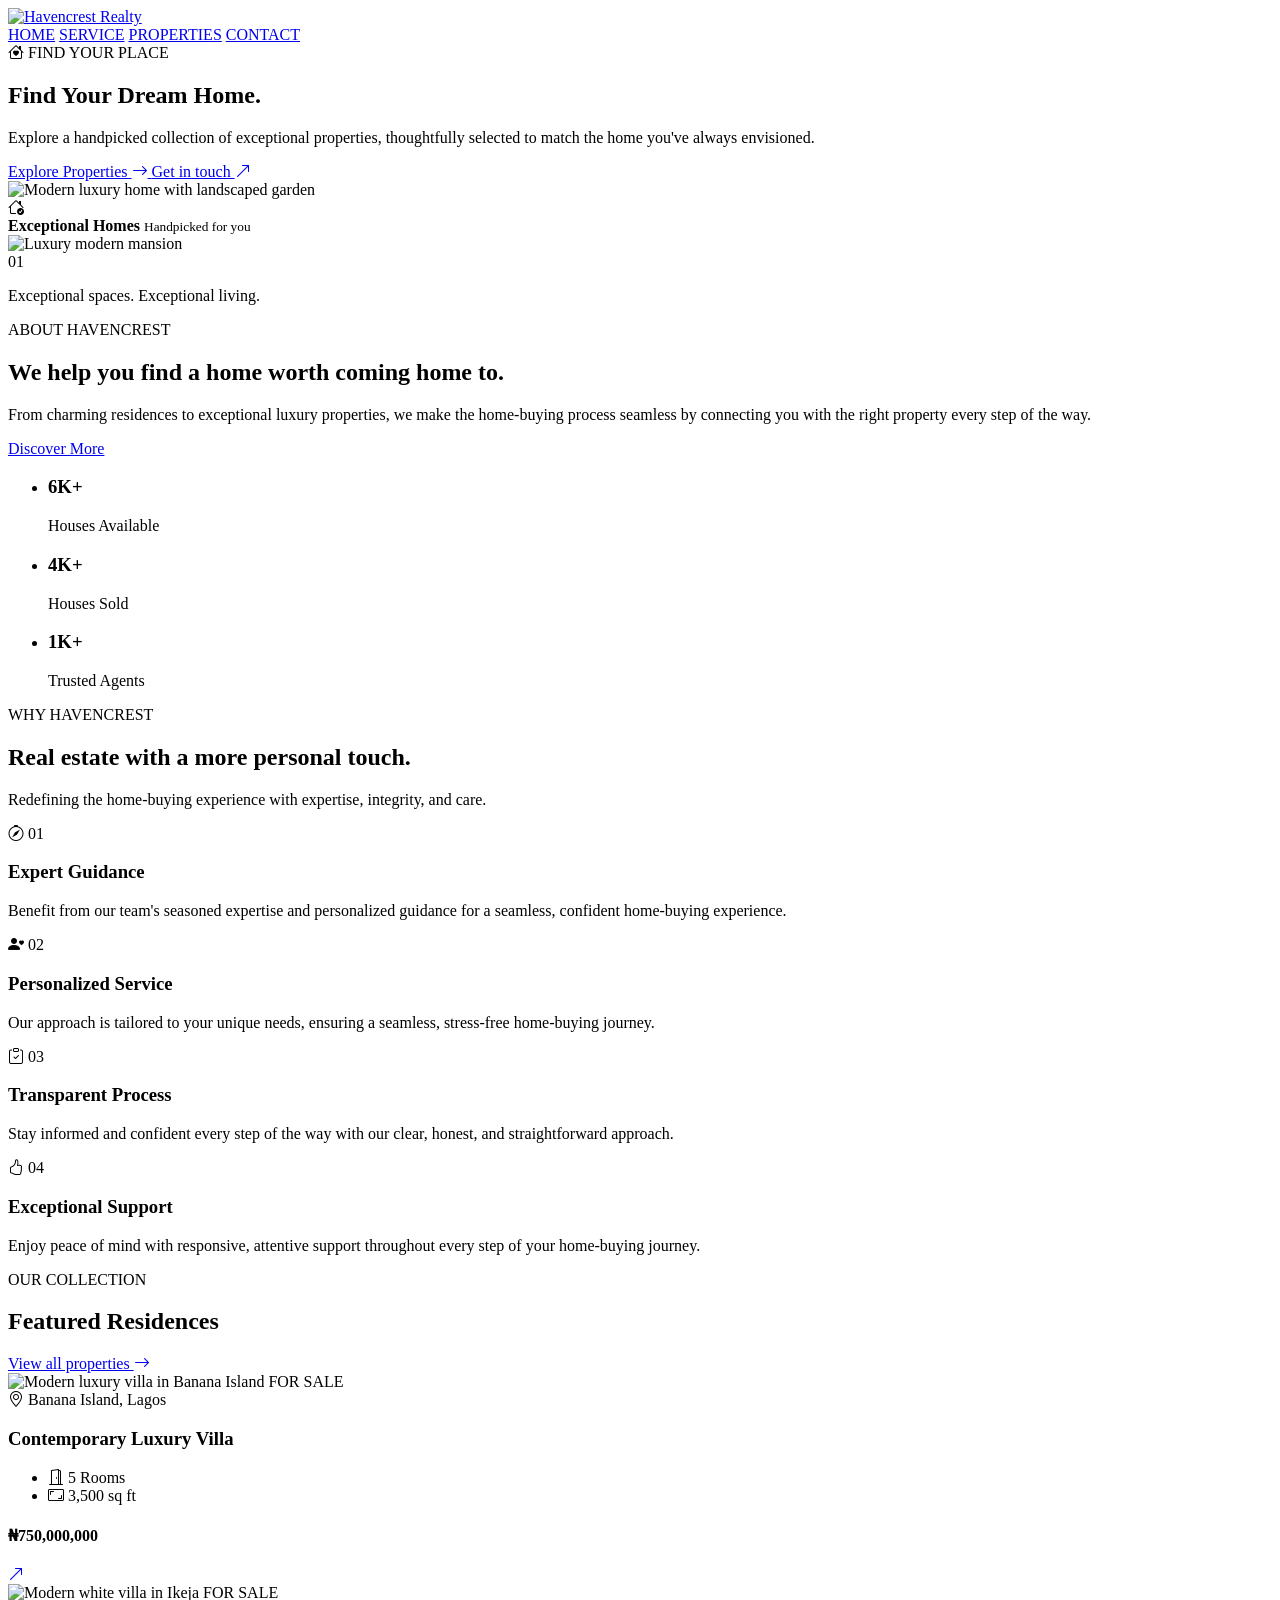
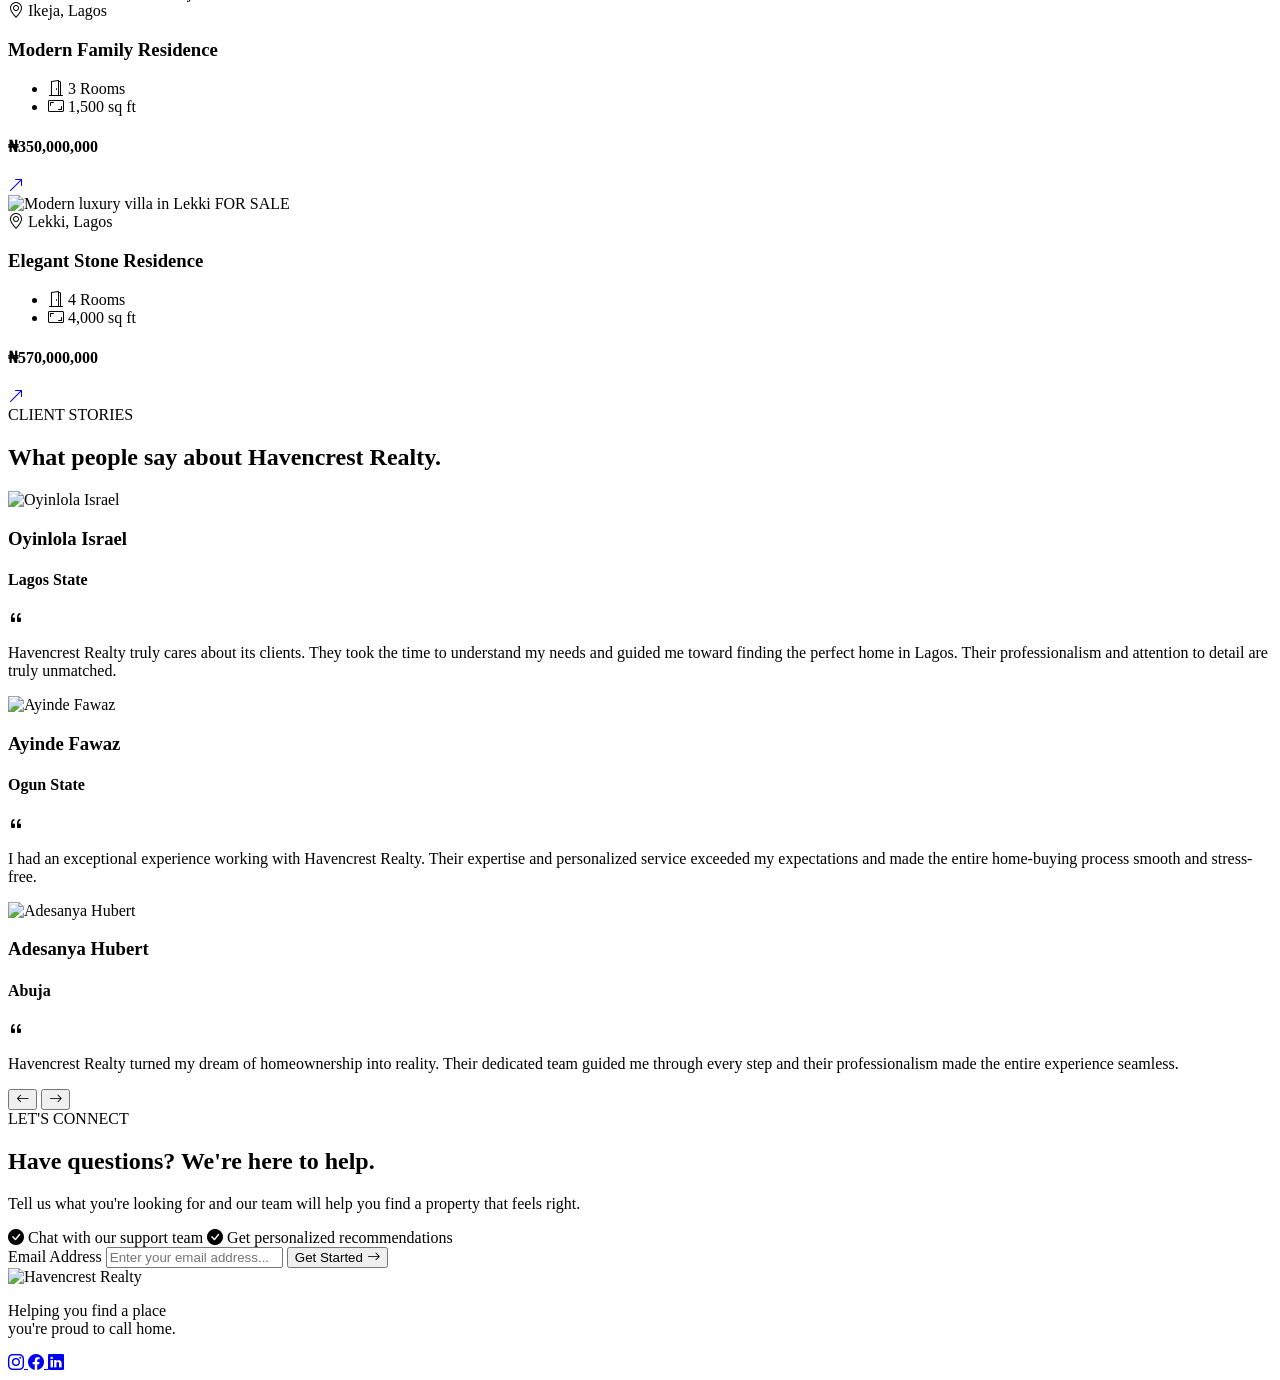
==== index.html @ 60f95ef7 "restructure" ====
<!DOCTYPE html>
<html lang="en">
<head>
  <meta charset="UTF-8">
  <meta name="viewport" content="width=device-width, initial-scale=1.0">

  <title>Havencrest Realty</title>

  <link rel="stylesheet" href="index.css">

  <!-- Google Fonts -->
  <link rel="preconnect" href="https://fonts.googleapis.com">
  <link rel="preconnect" href="https://fonts.gstatic.com" crossorigin>

  <link
    href="https://fonts.googleapis.com/css2?family=Fraunces:ital,wght@0,400;0,500;0,600;0,700;1,400&family=Inter:wght@400;500;600;700&display=swap"
    rel="stylesheet"
  >

  <!-- Bootstrap Icons -->
  <link
    rel="stylesheet"
    href="https://cdn.jsdelivr.net/npm/bootstrap-icons@1.11.1/font/bootstrap-icons.css"
  >
</head>

<body>

  <!-- NAVIGATION -->

  <header class="nav-wrapper">

    <a href="#" class="logo-link">
      <img
        src="havencrest-logo.png"
        alt="Havencrest Realty"
        class="logo-img"
      >
    </a>

    <nav class="nav-content">
      <a href="index.html#home">HOME</a>
      <a href="services.html">SERVICE</a>
      <a href="properties.html">PROPERTIES</a>
      <a href="index.html#contact">CONTACT</a>
    </nav>

  </header>


  <main>

    <!-- HERO SECTION -->

    <section class="landing-page" id="home">

      <div class="hero-content">

        <div class="hero-text">

          <span class="hero-label">
            <i class="bi bi-house-heart"></i>
            FIND YOUR PLACE
          </span>

          <h1>
            Find Your
            <span>Dream Home.</span>
          </h1>

          <p>
            Explore a handpicked collection of exceptional properties,
            thoughtfully selected to match the home you've always envisioned.
          </p>

          <div class="hero-actions">
            <a href="properties.html">
              Explore Properties
              <i class="bi bi-arrow-right"></i>
            </a>

            <a href="#contact" class="hero-link">
              Get in touch
              <i class="bi bi-arrow-up-right"></i>
            </a>
          </div>

        </div>

        <div class="hero-image-wrapper">

          <img
            class="landing-img"
            src="hero-house.png"
            alt="Modern luxury home with landscaped garden"
          >

          <div class="hero-image-card">
            <span class="hero-card-icon">
              <i class="bi bi-house-check"></i>
            </span>

            <div>
              <strong>Exceptional Homes</strong>
              <small>Handpicked for you</small>
            </div>
          </div>

        </div>

      </div>

    </section>


    <!-- ABOUT SECTION -->

    <section class="second-page" id="services">

      <div class="second-page-image-wrapper">

        <img
          class="second-page-img"
          src="https://images.unsplash.com/photo-1783125127199-860da9744dcc?q=80&w=870&auto=format&fit=crop"
          alt="Luxury modern mansion"
        >

        <div class="image-caption">
          <span>01</span>
          <p>Exceptional spaces. Exceptional living.</p>
        </div>

      </div>


      <div class="second-page-info">

        <span class="section-label">ABOUT HAVENCREST</span>

        <h2>
          We help you find a home
          <span>worth coming home to.</span>
        </h2>

        <p>
          From charming residences to exceptional luxury properties,
          we make the home-buying process seamless by connecting you
          with the right property every step of the way.
        </p>

        <a href="services.html" class="...">
          Discover More
        </a>


        <ul class="stats-list">

          <li>
            <h3>6K<span>+</span></h3>
            <p>Houses Available</p>
          </li>

          <li>
            <h3>4K<span>+</span></h3>
            <p>Houses Sold</p>
          </li>

          <li>
            <h3>1K<span>+</span></h3>
            <p>Trusted Agents</p>
          </li>

        </ul>

      </div>

    </section>


    <!-- WHY CHOOSE US -->

    <section class="choose-us">

      <div class="choose-us-intro">

        <span class="section-label">WHY HAVENCREST</span>

        <h2>Real estate with a more personal touch.</h2>

        <p>
          Redefining the home-buying experience with expertise,
          integrity, and care.
        </p>

      </div>


      <div class="cards-row">

        <article class="choose-card">

          <span class="choose-icon-badge">
            <i class="bi bi-compass"></i>
          </span>

          <span class="card-number">01</span>

          <h3>Expert Guidance</h3>

          <p>
            Benefit from our team's seasoned expertise and personalized
            guidance for a seamless, confident home-buying experience.
          </p>

        </article>


        <article class="choose-card">

          <span class="choose-icon-badge">
            <i class="bi bi-person-heart"></i>
          </span>

          <span class="card-number">02</span>

          <h3>Personalized Service</h3>

          <p>
            Our approach is tailored to your unique needs, ensuring
            a seamless, stress-free home-buying journey.
          </p>

        </article>


        <article class="choose-card">

          <span class="choose-icon-badge">
            <i class="bi bi-clipboard-check"></i>
          </span>

          <span class="card-number">03</span>

          <h3>Transparent Process</h3>

          <p>
            Stay informed and confident every step of the way with
            our clear, honest, and straightforward approach.
          </p>

        </article>


        <article class="choose-card">

          <span class="choose-icon-badge">
            <i class="bi bi-hand-thumbs-up"></i>
          </span>

          <span class="card-number">04</span>

          <h3>Exceptional Support</h3>

          <p>
            Enjoy peace of mind with responsive, attentive support
            throughout every step of your home-buying journey.
          </p>

        </article>

      </div>

    </section>


    <!-- FEATURED PROPERTIES -->

    <section class="featured-residences" id="properties">

      <div class="section-heading">

        <div>
          <span class="section-label">OUR COLLECTION</span>

          <h2>Featured Residences</h2>
        </div>

        <a href="#" class="text-link">
          View all properties
          <i class="bi bi-arrow-right"></i>
        </a>

      </div>


      <div class="property-grid">


        <!-- PROPERTY 1 -->

        <article class="property-card">

          <div class="property-image-wrapper">

            <img
              src="https://images.unsplash.com/photo-1781795414968-8ece31826420?q=80&w=1032&auto=format&fit=crop"
              alt="Modern luxury villa in Banana Island"
              class="property-img"
            >

            <span class="property-status">FOR SALE</span>

          </div>


          <div class="property-info">

            <div class="property-location">
              <i class="bi bi-geo-alt"></i>
              Banana Island, Lagos
            </div>

            <h3>Contemporary Luxury Villa</h3>

            <ul class="property-details">

              <li>
                <i class="bi bi-door-open"></i>
                5 Rooms
              </li>

              <li>
                <i class="bi bi-aspect-ratio"></i>
                3,500 sq ft
              </li>

            </ul>


            <div class="property-footer">

              <h4>₦750,000,000</h4>

              <a href="#" class="property-arrow">
                <i class="bi bi-arrow-up-right"></i>
              </a>

            </div>

          </div>

        </article>


        <!-- PROPERTY 2 -->

        <article class="property-card">

          <div class="property-image-wrapper">

            <img
              src="house card 2.jpg"
              alt="Modern white villa in Ikeja"
              class="property-img"
            >

            <span class="property-status">FOR SALE</span>

          </div>


          <div class="property-info">

            <div class="property-location">
              <i class="bi bi-geo-alt"></i>
              Ikeja, Lagos
            </div>

            <h3>Modern Family Residence</h3>

            <ul class="property-details">

              <li>
                <i class="bi bi-door-open"></i>
                3 Rooms
              </li>

              <li>
                <i class="bi bi-aspect-ratio"></i>
                1,500 sq ft
              </li>

            </ul>


            <div class="property-footer">

              <h4>₦350,000,000</h4>

              <a href="#" class="property-arrow">
                <i class="bi bi-arrow-up-right"></i>
              </a>

            </div>

          </div>

        </article>


        <!-- PROPERTY 3 -->

        <article class="property-card">

          <div class="property-image-wrapper">

            <img
              src="house card 3.jpg"
              alt="Modern luxury villa in Lekki"
              class="property-img"
            >

            <span class="property-status">FOR SALE</span>

          </div>


          <div class="property-info">

            <div class="property-location">
              <i class="bi bi-geo-alt"></i>
              Lekki, Lagos
            </div>

            <h3>Elegant Stone Residence</h3>

            <ul class="property-details">

              <li>
                <i class="bi bi-door-open"></i>
                4 Rooms
              </li>

              <li>
                <i class="bi bi-aspect-ratio"></i>
                4,000 sq ft
              </li>

            </ul>


            <div class="property-footer">

              <h4>₦570,000,000</h4>

              <a href="#" class="property-arrow">
                <i class="bi bi-arrow-up-right"></i>
              </a>

            </div>

          </div>

        </article>

      </div>

    </section>


    <!-- TESTIMONIALS -->

    <section class="testimonials">

      <div class="testimonials-heading">

        <span class="section-label">CLIENT STORIES</span>

        <h2>
          What people say about
          <span>Havencrest Realty.</span>
        </h2>

      </div>


      <div class="testimonial-grid">


        <article class="testimonial-card">

          <div class="testimonial-header">

            <img
              src="israel.jpg"
              alt="Oyinlola Israel"
            >

            <div>
              <h3>Oyinlola Israel</h3>
              <h4>Lagos State</h4>
            </div>

          </div>


          <div class="quote-icon">
            <i class="bi bi-quote"></i>
          </div>

          <p>
            Havencrest Realty truly cares about its clients. They took
            the time to understand my needs and guided me toward finding
            the perfect home in Lagos. Their professionalism and attention
            to detail are truly unmatched.
          </p>

        </article>


        <article class="testimonial-card">

          <div class="testimonial-header">

            <img
              src="fawaz.png"
              alt="Ayinde Fawaz"
            >

            <div>
              <h3>Ayinde Fawaz</h3>
              <h4>Ogun State</h4>
            </div>

          </div>


          <div class="quote-icon">
            <i class="bi bi-quote"></i>
          </div>

          <p>
            I had an exceptional experience working with Havencrest
            Realty. Their expertise and personalized service exceeded
            my expectations and made the entire home-buying process
            smooth and stress-free.
          </p>

        </article>


        <article class="testimonial-card">

          <div class="testimonial-header">

            <img
              src="hubert.png"
              alt="Adesanya Hubert"
            >

            <div>
              <h3>Adesanya Hubert</h3>
              <h4>Abuja</h4>
            </div>

          </div>


          <div class="quote-icon">
            <i class="bi bi-quote"></i>
          </div>

          <p>
            Havencrest Realty turned my dream of homeownership into
            reality. Their dedicated team guided me through every step
            and their professionalism made the entire experience
            seamless.
          </p>

        </article>

      </div>


      <div class="testimonial-nav">

        <button class="nav-arrow" aria-label="Previous testimonial">
          <i class="bi bi-arrow-left"></i>
        </button>

        <button class="nav-arrow" aria-label="Next testimonial">
          <i class="bi bi-arrow-right"></i>
        </button>

      </div>

    </section>


    <!-- CONTACT -->

    <section class="contact-form" id="contact">

      <div class="contact-content">

        <span class="section-label">LET'S CONNECT</span>

        <h2>
          Have questions?
          <span>We're here to help.</span>
        </h2>

        <p>
          Tell us what you're looking for and our team will help you
          find a property that feels right.
        </p>


        <div class="contact-links">

          <span>
            <i class="bi bi-check-circle-fill"></i>
            Chat with our support team
          </span>

          <span>
            <i class="bi bi-check-circle-fill"></i>
            Get personalized recommendations
          </span>

        </div>


        <form class="contact-form-inner">

          <label
            for="email"
            class="visually-hidden"
          >
            Email Address
          </label>

          <input
            type="email"
            id="email"
            class="email-input"
            placeholder="Enter your email address..."
            required
          >

          <button
            type="submit"
            class="btn"
          >
            Get Started
            <i class="bi bi-arrow-right"></i>
          </button>

        </form>

      </div>

    </section>

  </main>


  <!-- FOOTER -->

  <footer class="footer">

    <div class="footer-logo">

      <img
        src="havencrest-logo.png"
        alt="Havencrest Realty"
      >

      <p>
        Helping you find a place
        <br>
        you're proud to call home.
      </p>

    </div>

    <div class="footer-socials">

      <a href="#" aria-label="Instagram">
        <i class="bi bi-instagram"></i>
      </a>

      <a href="#" aria-label="Facebook">
        <i class="bi bi-facebook"></i>
      </a>

      <a href="#" aria-label="LinkedIn">
        <i class="bi bi-linkedin"></i>
      </a>

    </div>

  </footer>

</body>
</html>
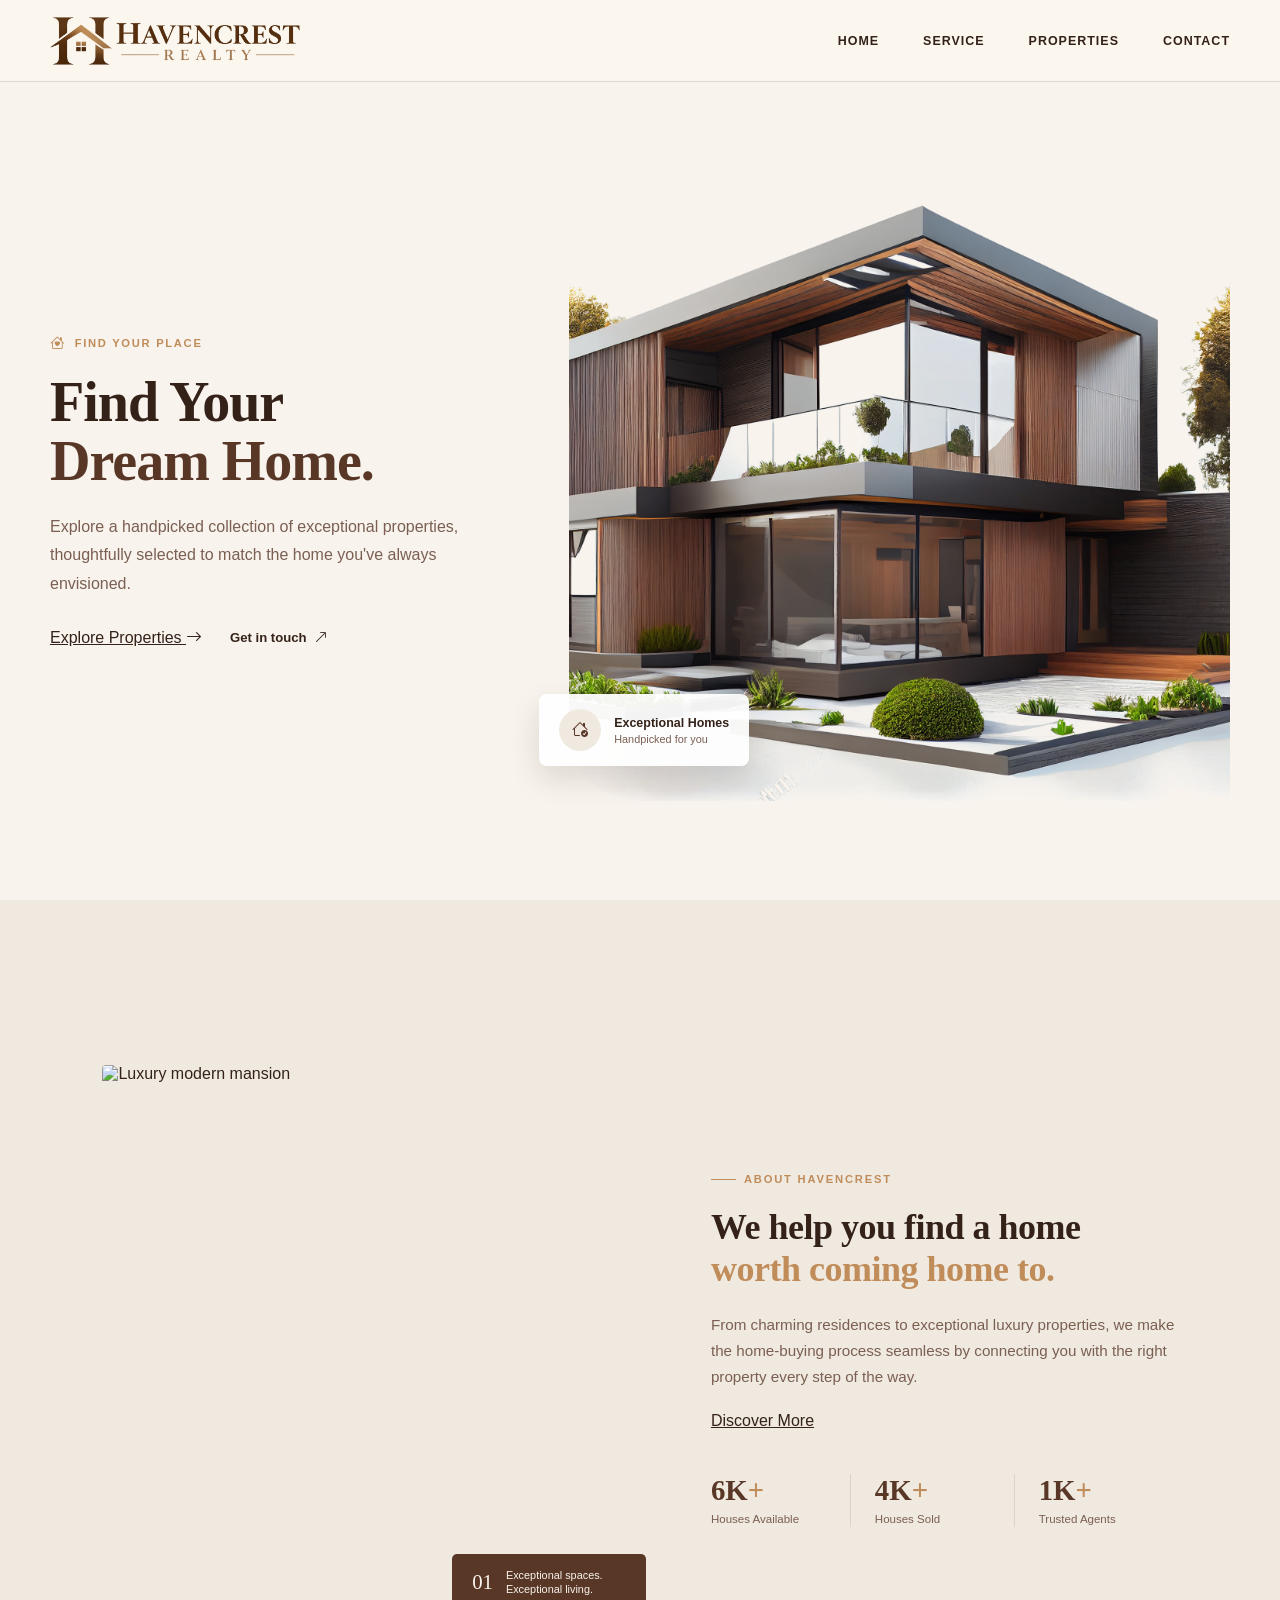
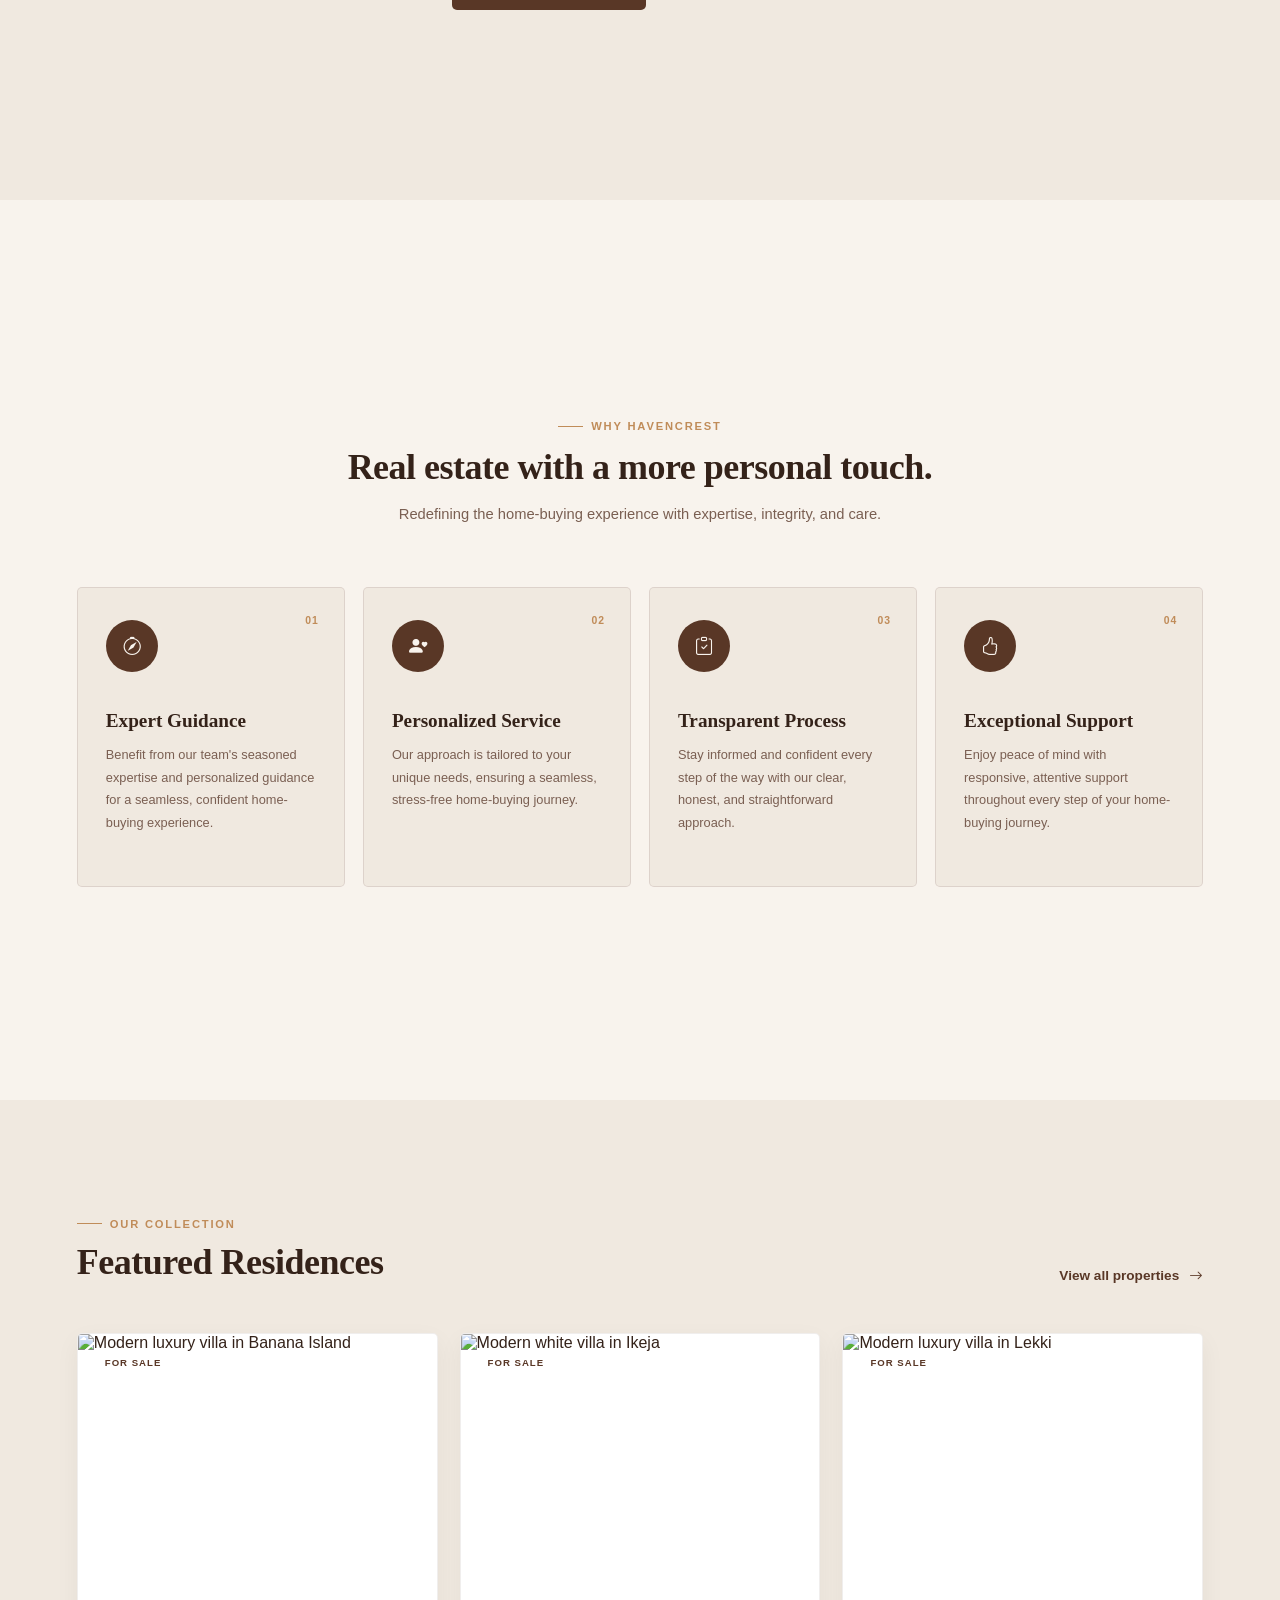
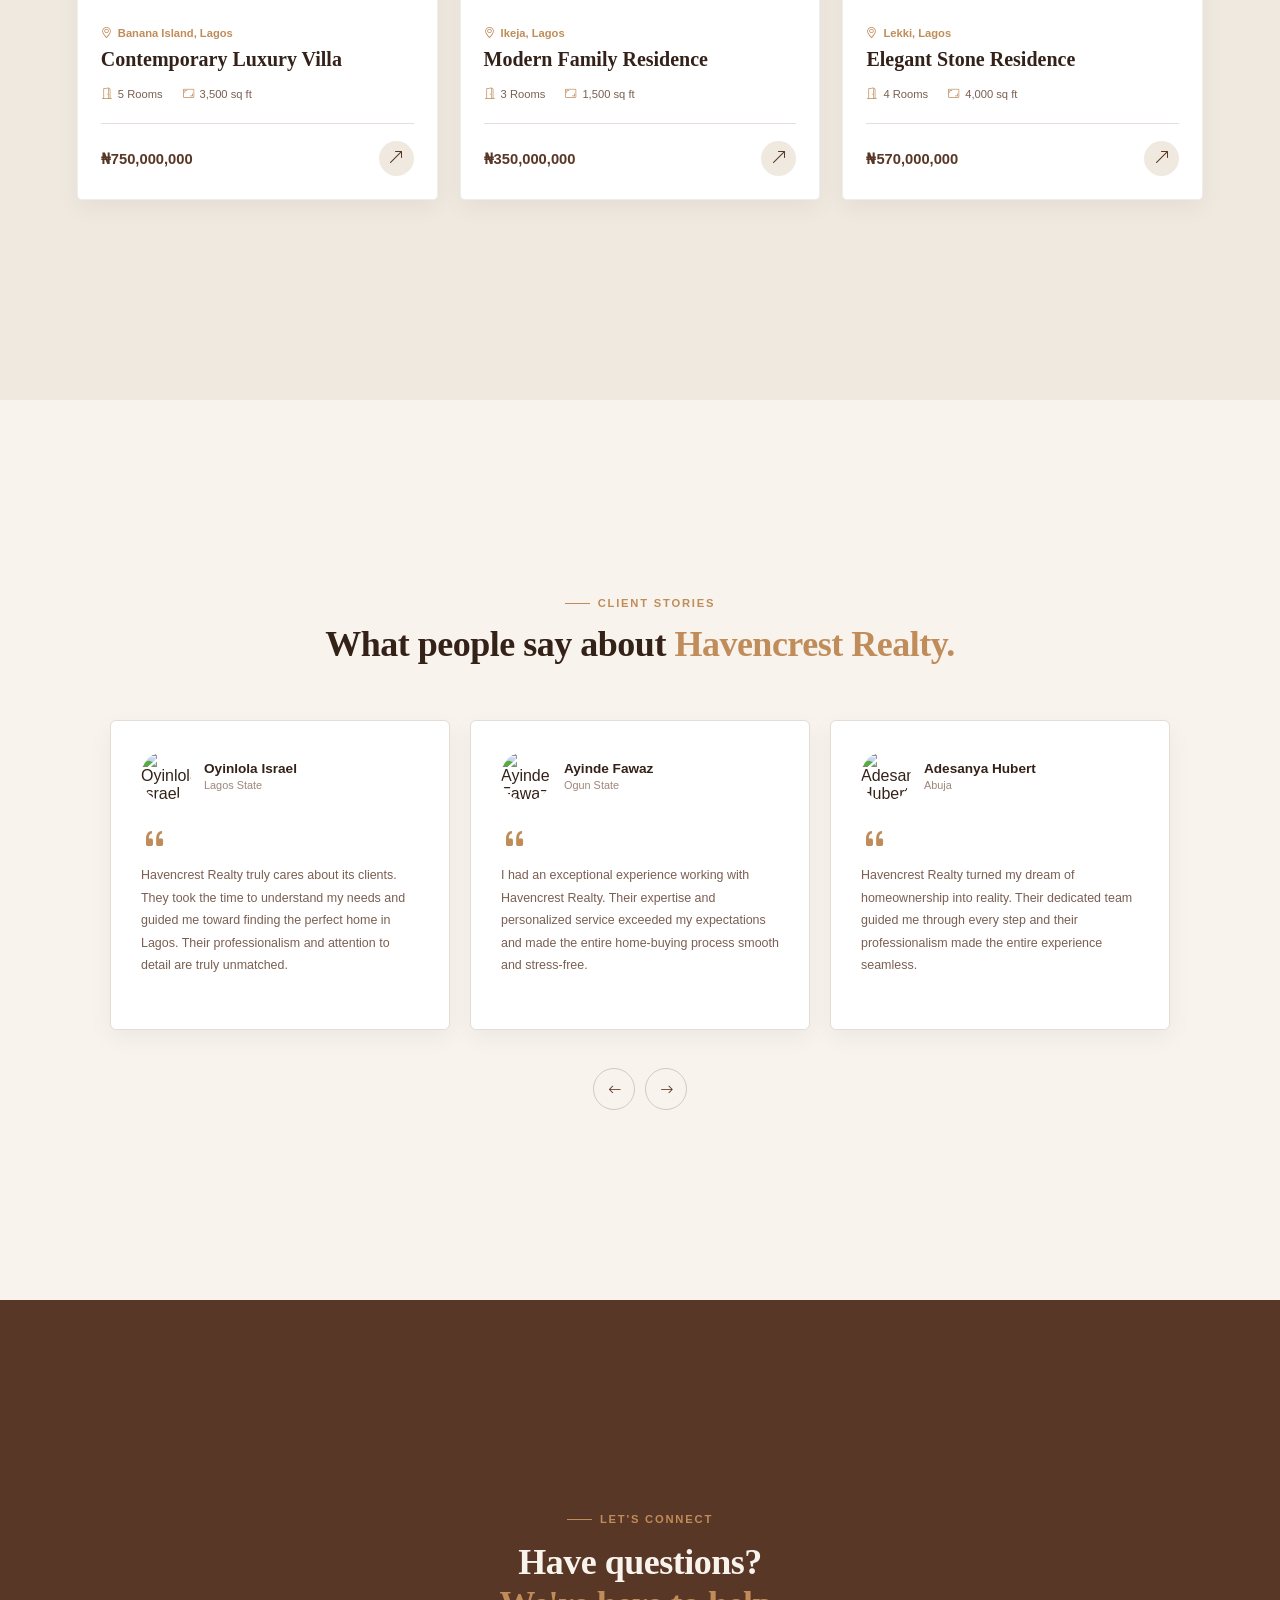
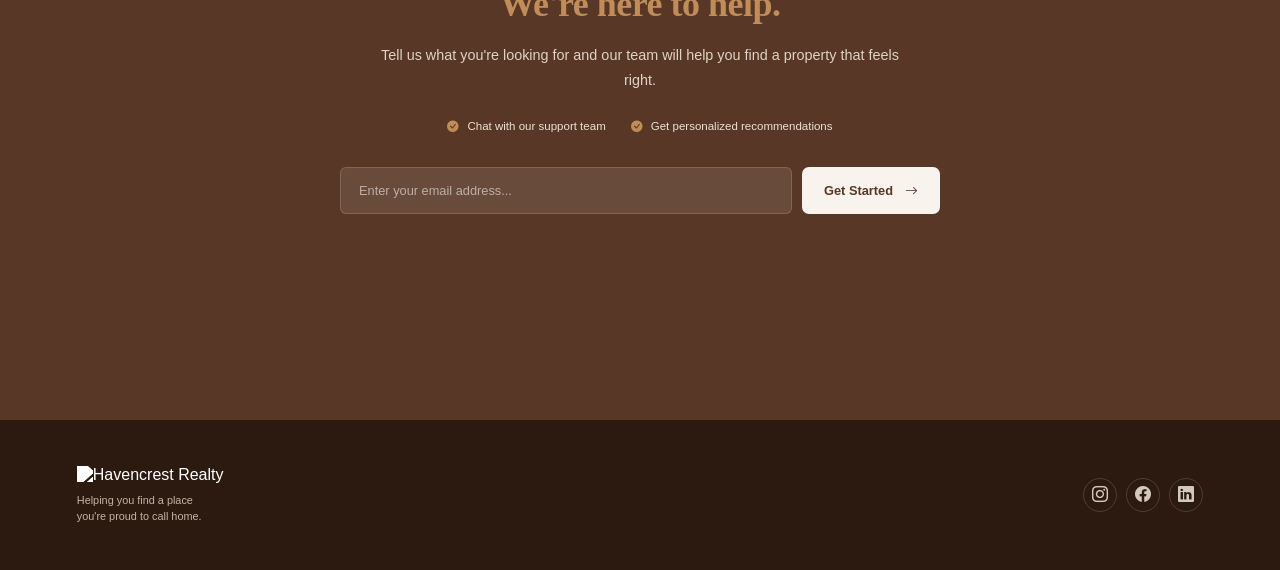
==== commit 4ebfcc70: "properly link some broken images" ====
--- a/index.html
+++ b/index.html
@@ -6,7 +6,7 @@
 
   <title>Havencrest Realty</title>
 
-  <link rel="stylesheet" href="index.css">
+  <link rel="stylesheet" href="./assets/css/index.css">
 
   <!-- Google Fonts -->
   <link rel="preconnect" href="https://fonts.googleapis.com">
@@ -32,7 +32,7 @@
 
     <a href="#" class="logo-link">
       <img
-        src="havencrest-logo.png"
+        src="./assets/image/havencrest-logo.png"
         alt="Havencrest Realty"
         class="logo-img"
       >
@@ -91,7 +91,7 @@
 
           <img
             class="landing-img"
-            src="hero-house.png"
+            src="./assets/image/hero-house.png"
             alt="Modern luxury home with landscaped garden"
           >
 
--- a/assets/css/index.css
+++ b/assets/css/index.css
@@ -0,0 +1,1345 @@
+:root {
+  --color-bg: hsla(35, 45%, 95%, 1);
+  --color-bg-soft: hsla(35, 35%, 91%, 1);
+  --color-text: hsla(20, 35%, 15%, 1);
+  --color-text-soft: hsla(20, 20%, 40%, 1);
+  --color-accent: hsla(30, 45%, 55%, 1);
+  --color-cta: hsla(20, 40%, 25%, 1);
+  --color-cta-hover: hsla(20, 40%, 18%, 1);
+  --color-white: #ffffff;
+  --color-border: hsla(20, 20%, 80%, 0.7);
+}
+
+
+* {
+  margin: 0;
+  padding: 0;
+  box-sizing: border-box;
+}
+
+
+html {
+  scroll-behavior: smooth;
+}
+
+
+body {
+  font-family: 'Inter', sans-serif;
+  color: var(--color-text);
+  background-color: var(--color-bg);
+  overflow-x: hidden;
+}
+
+
+img {
+  max-width: 100%;
+}
+
+
+a {
+  color: inherit;
+}
+
+
+h1,
+h2,
+h3,
+h4 {
+  font-family: 'Fraunces', serif;
+}
+
+
+h1 {
+  font-size: 3.5rem;
+  font-weight: 600;
+  line-height: 1.05;
+  letter-spacing: -1px;
+}
+
+
+h2 {
+  font-size: 2.25rem;
+  font-weight: 600;
+  line-height: 1.15;
+  letter-spacing: -0.5px;
+}
+
+
+h3 {
+  font-size: 1.2rem;
+  font-weight: 600;
+}
+
+
+h4 {
+  font-size: 1rem;
+  font-weight: 500;
+}
+
+
+p {
+  font-family: 'Inter', sans-serif;
+  font-weight: 400;
+  line-height: 1.7;
+}
+
+
+/* NAVIGATION*/
+
+.nav-wrapper {
+  position: sticky;
+  top: 0;
+  z-index: 100;
+
+  min-height: 82px;
+  padding: 15px 50px;
+
+  display: flex;
+  align-items: center;
+  justify-content: space-between;
+
+  background-color: rgba(251, 247, 239, 0.94);
+  backdrop-filter: blur(12px);
+
+  border-bottom: 1px solid var(--color-border);
+}
+
+
+.logo-link {
+  display: flex;
+  align-items: center;
+  text-decoration: none;
+}
+
+
+.logo-img {
+  width: auto;
+  height: 48px;
+  display: block;
+}
+
+
+.nav-content {
+  display: flex;
+  align-items: center;
+  gap: 44px;
+}
+
+
+.nav-content a {
+  position: relative;
+  font-family: 'Inter', sans-serif;
+  font-size: 0.78rem;
+  font-weight: 600;
+  letter-spacing: 1px;
+  text-decoration: none;
+  color: var(--color-text);
+  transition: color 0.25s ease;
+}
+
+.nav-content a::after {
+  content: "";
+  position: absolute;
+  left: 0;
+  bottom: -7px;
+  width: 0;
+  height: 1px;
+  background-color: var(--color-cta);
+  transition: width 0.25s ease;
+}
+
+
+.nav-content a:hover {
+  color: var(--color-cta);
+}
+
+
+.nav-content a:hover::after {
+  width: 100%;
+}
+
+
+/* GENERAL ELEMENTS*/
+
+.section-label {
+  display: inline-flex;
+  align-items: center;
+  gap: 8px;
+  font-family: 'Inter', sans-serif;
+  font-size: 0.7rem;
+  font-weight: 700;
+  letter-spacing: 1.8px;
+  color: var(--color-accent);
+}
+
+
+.section-label::before {
+  content: "";
+  width: 25px;
+  height: 1px;
+  background-color: var(--color-accent);
+}
+
+
+.text-link {
+  display: inline-flex;
+  align-items: center;
+  gap: 10px;
+  width: fit-content;
+  font-family: 'Inter', sans-serif;
+  font-size: 0.85rem;
+  font-weight: 600;
+  text-decoration: none;
+  color: var(--color-cta);
+  transition: gap 0.25s ease;
+}
+
+
+.text-link:hover {
+  gap: 15px;
+}
+
+
+/* BUTTON*/
+
+.btn {
+  display: inline-flex;
+  align-items: center;
+  justify-content: center;
+  gap: 12px;
+  width: fit-content;
+  padding: 14px 22px;
+  border: none;
+  border-radius: 7px;
+  background-color: var(--color-cta);
+  color: var(--color-bg);
+  font-family: 'Inter', sans-serif;
+  font-size: 0.8rem;
+  font-weight: 600;
+  text-decoration: none;
+  cursor: pointer;
+
+  transition:
+    background-color 0.25s ease,
+    transform 0.25s ease,
+    box-shadow 0.25s ease;
+}
+
+
+.btn:hover {
+  background-color: var(--color-cta-hover);
+  transform: translateY(-2px);
+  box-shadow: 0 8px 20px rgba(40, 25, 15, 0.15);
+}
+
+
+/* HERO*/
+
+.landing-page {
+  min-height: calc(100vh - 82px);
+  display: flex;
+  align-items: center;
+  background-color: var(--color-bg);
+  padding: 50px;
+}
+
+
+.hero-content {
+  width: 100%;
+  max-width: 1350px;
+  margin: 0 auto;
+  display: grid;
+  grid-template-columns: 0.82fr 1.18fr;
+  align-items: center;
+  gap: 60px;
+}
+
+
+.hero-text {
+  display: flex;
+  flex-direction: column;
+  align-items: flex-start;
+  gap: 22px;
+}
+
+
+.hero-label {
+  display: flex;
+  align-items: center;
+  gap: 9px;
+  font-family: 'Inter', sans-serif;
+  font-size: 0.7rem;
+  font-weight: 700;
+  letter-spacing: 1.7px;
+  color: var(--color-accent);
+}
+
+
+.hero-label i {
+  font-size: 0.9rem;
+}
+
+
+.hero-text h1 {
+  max-width: 520px;
+}
+
+
+.hero-text h1 span {
+  display: block;
+  color: var(--color-cta);
+}
+
+
+.hero-text p {
+  max-width: 470px;
+  font-size: 1rem;
+  line-height: 1.8;
+  color: var(--color-text-soft);
+}
+
+
+.hero-actions {
+  display: flex;
+  align-items: center;
+  gap: 28px;
+  margin-top: 8px;
+}
+
+
+.hero-link {
+  display: inline-flex;
+  align-items: center;
+  gap: 7px;
+  font-family: 'Inter', sans-serif;
+  font-size: 0.82rem;
+  font-weight: 600;
+  text-decoration: none;
+  color: var(--color-text);
+  transition: gap 0.25s ease;
+}
+
+
+.hero-link:hover {
+  gap: 11px;
+}
+
+
+.hero-image-wrapper {
+  position: relative;
+}
+
+
+.landing-img {
+  width: 100%;
+  height: 620px;
+  display: block;
+  object-fit: cover;
+  border-radius: 4px 70px 4px 70px;
+}
+
+
+.hero-image-card {
+  position: absolute;
+  left: -30px;
+  bottom: 35px;
+  display: flex;
+  align-items: center;
+  gap: 13px;
+  padding: 15px 20px;
+  background-color: rgba(255, 255, 255, 0.94);
+  box-shadow: 0 12px 30px rgba(40, 25, 15, 0.13);
+  border-radius: 8px;
+}
+
+
+.hero-card-icon {
+  width: 42px;
+  height: 42px;
+  display: flex;
+  align-items: center;
+  justify-content: center;
+  border-radius: 50%;
+  background-color: var(--color-bg-soft);
+  color: var(--color-cta);
+}
+
+
+.hero-image-card strong,
+.hero-image-card small {
+  display: block;
+}
+
+
+.hero-image-card strong {
+  font-family: 'Inter', sans-serif;
+  font-size: 0.78rem;
+  font-weight: 700;
+}
+
+
+.hero-image-card small {
+  margin-top: 3px;
+  font-family: 'Inter', sans-serif;
+  font-size: 0.68rem;
+  color: var(--color-text-soft);
+}
+
+
+/* ABOUT*/
+
+.second-page {
+  min-height: 100vh;
+  padding: 110px 8%;
+  display: grid;
+  grid-template-columns: 1fr 0.9fr;
+  align-items: center;
+  gap: 90px;
+  background-color: var(--color-bg-soft);
+}
+
+
+.second-page-image-wrapper {
+  position: relative;
+}
+
+
+.second-page-img {
+  width: 100%;
+  height: 570px;
+  display: block;
+  object-fit: cover;
+  border-radius: 4px 45px 4px 45px;
+}
+
+
+.image-caption {
+  position: absolute;
+  right: -25px;
+  bottom: 25px;
+  display: flex;
+  align-items: center;
+  gap: 13px;
+  padding: 14px 20px;
+  background-color: var(--color-cta);
+  color: var(--color-bg);
+  border-radius: 5px;
+}
+
+
+.image-caption span {
+  font-family: 'Fraunces', serif;
+  font-size: 1.3rem;
+}
+
+
+.image-caption p {
+  font-size: 0.68rem;
+  line-height: 1.3;
+  max-width: 120px;
+}
+
+
+.second-page-info {
+  display: flex;
+  flex-direction: column;
+  align-items: flex-start;
+  gap: 22px;
+}
+
+
+.second-page-info h2 {
+  max-width: 500px;
+}
+
+
+.second-page-info h2 span {
+  color: var(--color-accent);
+}
+
+
+.second-page-info > p {
+  max-width: 490px;
+  font-size: 0.95rem;
+  color: var(--color-text-soft);
+}
+
+
+.stats-list {
+  width: 100%;
+  display: flex;
+  list-style: none;
+  margin-top: 22px;
+}
+
+
+.stats-list li {
+  flex: 1;
+  padding: 0 24px;
+  border-right: 1px solid var(--color-border);
+}
+
+
+.stats-list li:first-child {
+  padding-left: 0;
+}
+
+
+.stats-list li:last-child {
+  border-right: none;
+}
+
+
+.stats-list h3 {
+  font-size: 1.8rem;
+  color: var(--color-cta);
+}
+
+
+.stats-list h3 span {
+  color: var(--color-accent);
+}
+
+
+.stats-list p {
+  margin-top: 4px;
+  font-size: 0.72rem;
+  line-height: 1.4;
+  color: var(--color-text-soft);
+}
+
+
+/* WHY CHOOSE US*/
+
+.choose-us {
+  min-height: 100vh;
+  padding: 110px 6%;
+  display: flex;
+  flex-direction: column;
+  justify-content: center;
+  background-color: var(--color-bg);
+}
+
+
+.choose-us-intro {
+  max-width: 650px;
+  margin: 0 auto 60px;
+  text-align: center;
+}
+
+
+.choose-us-intro .section-label {
+  justify-content: center;
+}
+
+
+.choose-us-intro h2 {
+  margin-top: 15px;
+}
+
+
+.choose-us-intro p {
+  max-width: 500px;
+  margin: 14px auto 0;
+  font-size: 0.92rem;
+  color: var(--color-text-soft);
+}
+
+
+.cards-row {
+  display: grid;
+  grid-template-columns: repeat(4, 1fr);
+  gap: 18px;
+}
+
+
+.choose-card {
+  position: relative;
+  min-height: 300px;
+  padding: 32px 28px;
+  background-color: var(--color-bg-soft);
+  border: 1px solid var(--color-border);
+  border-radius: 5px;
+  transition:
+    transform 0.3s ease,
+    box-shadow 0.3s ease;
+}
+
+
+.choose-card:hover {
+  transform: translateY(-7px);
+  box-shadow: 0 18px 35px rgba(40, 25, 15, 0.08);
+}
+
+
+.choose-icon-badge {
+  width: 52px;
+  height: 52px;
+  display: flex;
+  align-items: center;
+  justify-content: center;
+  margin-bottom: 38px;
+  border-radius: 50%;
+  background-color: var(--color-cta);
+  color: var(--color-bg);
+}
+
+
+.choose-icon-badge i {
+  font-size: 1.15rem;
+}
+
+
+.card-number {
+  position: absolute;
+  top: 27px;
+  right: 25px;
+  font-family: 'Inter', sans-serif;
+  font-size: 0.65rem;
+  font-weight: 700;
+  letter-spacing: 1px;
+  color: var(--color-accent);
+}
+
+
+.choose-card h3 {
+  margin-bottom: 12px;
+}
+
+
+.choose-card p {
+  font-size: 0.8rem;
+  line-height: 1.75;
+  color: var(--color-text-soft);
+}
+
+
+/* FEATURED RESIDENCES*/
+
+.featured-residences {
+  min-height: 100vh;
+  padding: 110px 6%;
+  background-color: var(--color-bg-soft);
+}
+
+
+.section-heading {
+  max-width: 1200px;
+  margin: 0 auto 50px;
+  display: flex;
+  align-items: flex-end;
+  justify-content: space-between;
+}
+
+
+.section-heading h2 {
+  margin-top: 12px;
+}
+
+
+.property-grid {
+  max-width: 1200px;
+  margin: 0 auto;
+  display: grid;
+  grid-template-columns: repeat(3, 1fr);
+  gap: 22px;
+}
+
+
+.property-card {
+  overflow: hidden;
+  background-color: var(--color-white);
+  border-radius: 5px;
+  border: 1px solid rgba(70, 45, 25, 0.08);
+  box-shadow: 0 8px 25px rgba(40, 25, 15, 0.05);
+  transition:
+    transform 0.3s ease,
+    box-shadow 0.3s ease;
+}
+
+
+.property-card:hover {
+  transform: translateY(-7px);
+  box-shadow: 0 18px 35px rgba(40, 25, 15, 0.11);
+}
+
+
+.property-image-wrapper {
+  position: relative;
+}
+
+
+.property-img {
+  width: 100%;
+  height: 270px;
+  display: block;
+  object-fit: cover;
+}
+
+
+.property-status {
+  position: absolute;
+  top: 16px;
+  left: 16px;
+  padding: 7px 11px;
+  background-color: rgba(255, 255, 255, 0.92);
+  border-radius: 3px;
+  font-family: 'Inter', sans-serif;
+  font-size: 0.6rem;
+  font-weight: 700;
+  letter-spacing: 1px;
+  color: var(--color-cta);
+}
+
+
+.property-info {
+  padding: 23px;
+}
+
+
+.property-location {
+  display: flex;
+  align-items: center;
+  gap: 6px;
+  font-size: 0.7rem;
+  font-weight: 600;
+  color: var(--color-accent);
+}
+
+
+.property-info h3 {
+  margin-top: 9px;
+  font-size: 1.25rem;
+}
+
+
+.property-details {
+  display: flex;
+  align-items: center;
+  gap: 20px;
+  margin-top: 17px;
+  list-style: none;
+}
+
+
+.property-details li {
+  display: flex;
+  align-items: center;
+  gap: 6px;
+  font-size: 0.7rem;
+  color: var(--color-text-soft);
+}
+
+
+.property-details i {
+  color: var(--color-accent);
+}
+
+
+.property-footer {
+  display: flex;
+  align-items: center;
+  justify-content: space-between;
+  margin-top: 23px;
+  padding-top: 17px;
+  border-top: 1px solid hsla(20, 20%, 88%, 1);
+}
+
+
+.property-footer h4 {
+  font-family: 'Inter', sans-serif;
+  font-size: 0.92rem;
+  font-weight: 700;
+  color: var(--color-cta);
+}
+
+
+.property-arrow {
+  width: 35px;
+  height: 35px;
+  display: flex;
+  align-items: center;
+  justify-content: center;
+  border-radius: 50%;
+  background-color: var(--color-bg-soft);
+  text-decoration: none;
+  color: var(--color-cta);
+  transition:
+    background-color 0.25s ease,
+    color 0.25s ease;
+}
+
+
+.property-arrow:hover {
+  background-color: var(--color-cta);
+  color: var(--color-bg);
+}
+
+
+/* TESTIMONIALS*/
+
+.testimonials {
+  min-height: 100vh;
+  padding: 110px 6%;
+  display: flex;
+  flex-direction: column;
+  justify-content: center;
+  background-color: var(--color-bg);
+}
+
+
+.testimonials-heading {
+  max-width: 650px;
+  margin: 0 auto 55px;
+  text-align: center;
+}
+
+
+.testimonials-heading .section-label {
+  justify-content: center;
+}
+
+
+.testimonials-heading h2 {
+  margin-top: 15px;
+}
+
+
+.testimonials-heading h2 span {
+  color: var(--color-accent);
+}
+
+
+.testimonial-grid {
+  width: 100%;
+  max-width: 1060px;
+  margin: 0 auto;
+  display: grid;
+  grid-template-columns: repeat(3, 1fr);
+  gap: 20px;
+}
+
+
+.testimonial-card {
+  position: relative;
+  min-height: 310px;
+  padding: 30px;
+  background-color: var(--color-white);
+  border: 1px solid hsla(20, 20%, 87%, 1);
+  border-radius: 6px;
+  box-shadow: 0 8px 25px rgba(40, 25, 15, 0.05);
+  transition:
+    transform 0.3s ease,
+    box-shadow 0.3s ease;
+}
+
+
+.testimonial-card:hover {
+  transform: translateY(-6px);
+  box-shadow: 0 18px 35px rgba(40, 25, 15, 0.09);
+}
+
+
+.testimonial-header {
+  display: flex;
+  align-items: center;
+  gap: 13px;
+  margin-bottom: 23px;
+}
+
+
+.testimonial-header img {
+  width: 50px;
+  height: 50px;
+  border-radius: 50%;
+  object-fit: cover;
+}
+
+
+.testimonial-header h3 {
+  font-family: 'Inter', sans-serif;
+  font-size: 0.85rem;
+  font-weight: 700;
+}
+
+
+.testimonial-header h4 {
+  margin-top: 3px;
+  font-family: 'Inter', sans-serif;
+  font-size: 0.68rem;
+  font-weight: 500;
+  color: hsla(20, 15%, 55%, 1);
+}
+
+
+.quote-icon {
+  margin-bottom: 8px;
+  font-size: 1.7rem;
+  color: var(--color-accent);
+}
+
+
+.testimonial-card > p {
+  font-size: 0.78rem;
+  line-height: 1.8;
+  color: var(--color-text-soft);
+}
+
+
+.testimonial-nav {
+  display: flex;
+  justify-content: center;
+  gap: 10px;
+  margin-top: 38px;
+}
+
+
+.nav-arrow {
+  width: 42px;
+  height: 42px;
+  display: flex;
+  align-items: center;
+  justify-content: center;
+  border: 1px solid hsla(20, 20%, 80%, 1);
+  border-radius: 50%;
+  background-color: transparent;
+  color: var(--color-cta);
+  cursor: pointer;
+  transition:
+    background-color 0.25s ease,
+    color 0.25s ease;
+}
+
+
+.nav-arrow:hover {
+  background-color: var(--color-cta);
+  color: var(--color-bg);
+}
+
+
+/* CONTACT*/
+
+.contact-form {
+  min-height: 80vh;
+  padding: 100px 30px;
+  display: flex;
+  align-items: center;
+  justify-content: center;
+  text-align: center;
+  background-color: var(--color-cta);
+}
+
+
+.contact-content {
+  width: 100%;
+  max-width: 760px;
+}
+
+
+.contact-content .section-label {
+  justify-content: center;
+  color: var(--color-accent);
+}
+
+
+.contact-content h2 {
+  margin-top: 17px;
+  color: var(--color-bg);
+}
+
+
+.contact-content h2 span {
+  display: block;
+  color: var(--color-accent);
+}
+
+
+.contact-content > p {
+  max-width: 520px;
+  margin: 18px auto 0;
+  font-size: 0.9rem;
+  color: hsla(35, 30%, 82%, 1);
+}
+
+
+.contact-links {
+  display: flex;
+  justify-content: center;
+  flex-wrap: wrap;
+  gap: 25px;
+  margin-top: 28px;
+}
+
+
+.contact-links span {
+  display: flex;
+  align-items: center;
+  gap: 8px;
+  font-family: 'Inter', sans-serif;
+  font-size: 0.72rem;
+  color: hsla(35, 30%, 88%, 1);
+}
+
+
+.contact-links i {
+  color: var(--color-accent);
+}
+
+
+.contact-form-inner {
+  max-width: 600px;
+  margin: 35px auto 0;
+  display: flex;
+  gap: 10px;
+}
+
+
+.email-input {
+  flex: 1;
+  min-width: 0;
+  padding: 15px 18px;
+  border: 1px solid rgba(255, 255, 255, 0.15);
+  border-radius: 6px;
+  outline: none;
+  background-color: rgba(255, 255, 255, 0.1);
+  color: white;
+  font-family: 'Inter', sans-serif;
+  font-size: 0.8rem;
+}
+
+
+.email-input::placeholder {
+  color: rgba(255, 255, 255, 0.55);
+}
+
+
+.email-input:focus {
+  border-color: var(--color-accent);
+}
+
+
+.contact-form .btn {
+  background-color: var(--color-bg);
+  color: var(--color-cta);
+}
+
+
+.contact-form .btn:hover {
+  background-color: var(--color-accent);
+  color: var(--color-bg);
+}
+
+
+/* FOOTER*/
+
+.footer {
+  min-height: 150px;
+  padding: 35px 6%;
+  display: flex;
+  align-items: center;
+  justify-content: space-between;
+  background-color: hsla(20, 45%, 12%, 1);
+  color: var(--color-bg);
+}
+
+
+.footer-logo img {
+  width: auto;
+  height: 42px;
+  filter: brightness(0) invert(1);
+}
+
+
+.footer-logo p {
+  margin-top: 8px;
+  font-size: 0.68rem;
+  line-height: 1.5;
+  color: hsla(35, 20%, 70%, 1);
+}
+
+
+.footer-socials {
+  display: flex;
+  gap: 9px;
+}
+
+
+.footer-socials a {
+  width: 34px;
+  height: 34px;
+  display: flex;
+  align-items: center;
+  justify-content: center;
+  border: 1px solid rgba(255, 255, 255, 0.15);
+  border-radius: 50%;
+  text-decoration: none;
+  color: hsla(35, 20%, 78%, 1);
+  transition:
+    background-color 0.25s ease,
+    color 0.25s ease;
+}
+
+
+.footer-socials a:hover {
+  background-color: var(--color-accent);
+  color: var(--color-cta);
+}
+
+
+/* ACCESSIBILITY*/
+
+.visually-hidden {
+  position: absolute;
+  width: 1px;
+  height: 1px;
+  padding: 0;
+  margin: -1px;
+  overflow: hidden;
+  clip: rect(0, 0, 0, 0);
+  white-space: nowrap;
+  border: 0;
+}
+
+
+/* RESPONSIVE*/
+
+@media (max-width: 1000px) {
+
+  .nav-wrapper {
+    padding: 15px 30px;
+  }
+
+
+  .landing-page {
+    padding: 50px 30px;
+  }
+
+
+  .hero-content {
+    grid-template-columns: 1fr;
+  }
+
+
+  .hero-text {
+    max-width: 650px;
+  }
+
+
+  .landing-img {
+    height: 500px;
+  }
+
+
+  .second-page {
+    padding: 90px 30px;
+
+    grid-template-columns: 1fr;
+
+    gap: 60px;
+  }
+
+
+  .second-page-info {
+    max-width: 650px;
+  }
+
+
+  .cards-row {
+    grid-template-columns: repeat(2, 1fr);
+  }
+
+
+  .property-grid,
+  .testimonial-grid {
+    grid-template-columns: 1fr 1fr;
+  }
+
+}
+
+
+@media (max-width: 700px) {
+
+  h1 {
+    font-size: 2.7rem;
+  }
+
+
+  h2 {
+    font-size: 1.9rem;
+  }
+
+
+  .nav-wrapper {
+  min-height: 68px;
+  padding: 10px 14px;
+}
+
+.logo-img {
+  height: 34px;
+  width: auto;
+  flex-shrink: 0;
+}
+
+.nav-content {
+  gap: 10px;
+  flex-shrink: 0;
+}
+
+.nav-content a {
+  font-size: 0.56rem;
+  letter-spacing: 0.7px;
+  white-space: nowrap;
+}
+
+
+  .landing-page {
+    padding: 50px 20px;
+  }
+
+
+  .hero-content {
+    gap: 45px;
+  }
+
+
+  .hero-text p {
+    font-size: 0.9rem;
+  }
+
+
+  .hero-actions {
+    flex-wrap: wrap;
+  }
+
+
+  .landing-img {
+    height: 390px;
+
+    border-radius: 4px 35px 4px 35px;
+  }
+
+
+  .hero-image-card {
+    left: 15px;
+    bottom: 20px;
+  }
+
+
+  .second-page {
+    padding: 80px 20px;
+  }
+
+
+  .second-page-img {
+    height: 420px;
+  }
+
+
+  .image-caption {
+    right: 15px;
+  }
+
+
+  .stats-list {
+    flex-wrap: wrap;
+  }
+
+
+  .stats-list li {
+    padding: 0 12px;
+  }
+
+
+  .stats-list li:first-child {
+    padding-left: 0;
+  }
+
+
+  .cards-row,
+  .property-grid,
+  .testimonial-grid {
+    grid-template-columns: 1fr;
+  }
+
+
+  .choose-us,
+  .featured-residences,
+  .testimonials {
+    padding: 80px 20px;
+  }
+
+
+  .section-heading {
+    align-items: flex-start;
+    flex-direction: column;
+    gap: 20px;
+  }
+
+
+  .property-img {
+    height: 250px;
+  }
+
+
+  .testimonial-card {
+    min-height: auto;
+  }
+
+
+  .contact-form {
+    padding: 80px 20px;
+  }
+
+
+  .contact-form-inner {
+    flex-direction: column;
+  }
+
+
+  .email-input {
+    width: 100%;
+  }
+
+
+  .contact-form .btn {
+    width: 100%;
+  }
+
+
+  .footer {
+    padding: 35px 20px;
+
+    flex-direction: column;
+
+    align-items: flex-start;
+
+    gap: 25px;
+  }
+
+
+  .footer-links {
+    flex-wrap: wrap;
+    gap: 18px;
+  }
+  @media (max-width: 400px) {
+
+  .nav-wrapper {
+    padding: 9px 12px;
+  }
+
+  .logo-img {
+    height: 30px;
+  }
+
+  .nav-content {
+    gap: 8px;
+  }
+
+  .nav-content a {
+    font-size: 0.52rem;
+    letter-spacing: 0.5px;
+  }
+
+}
+
+}
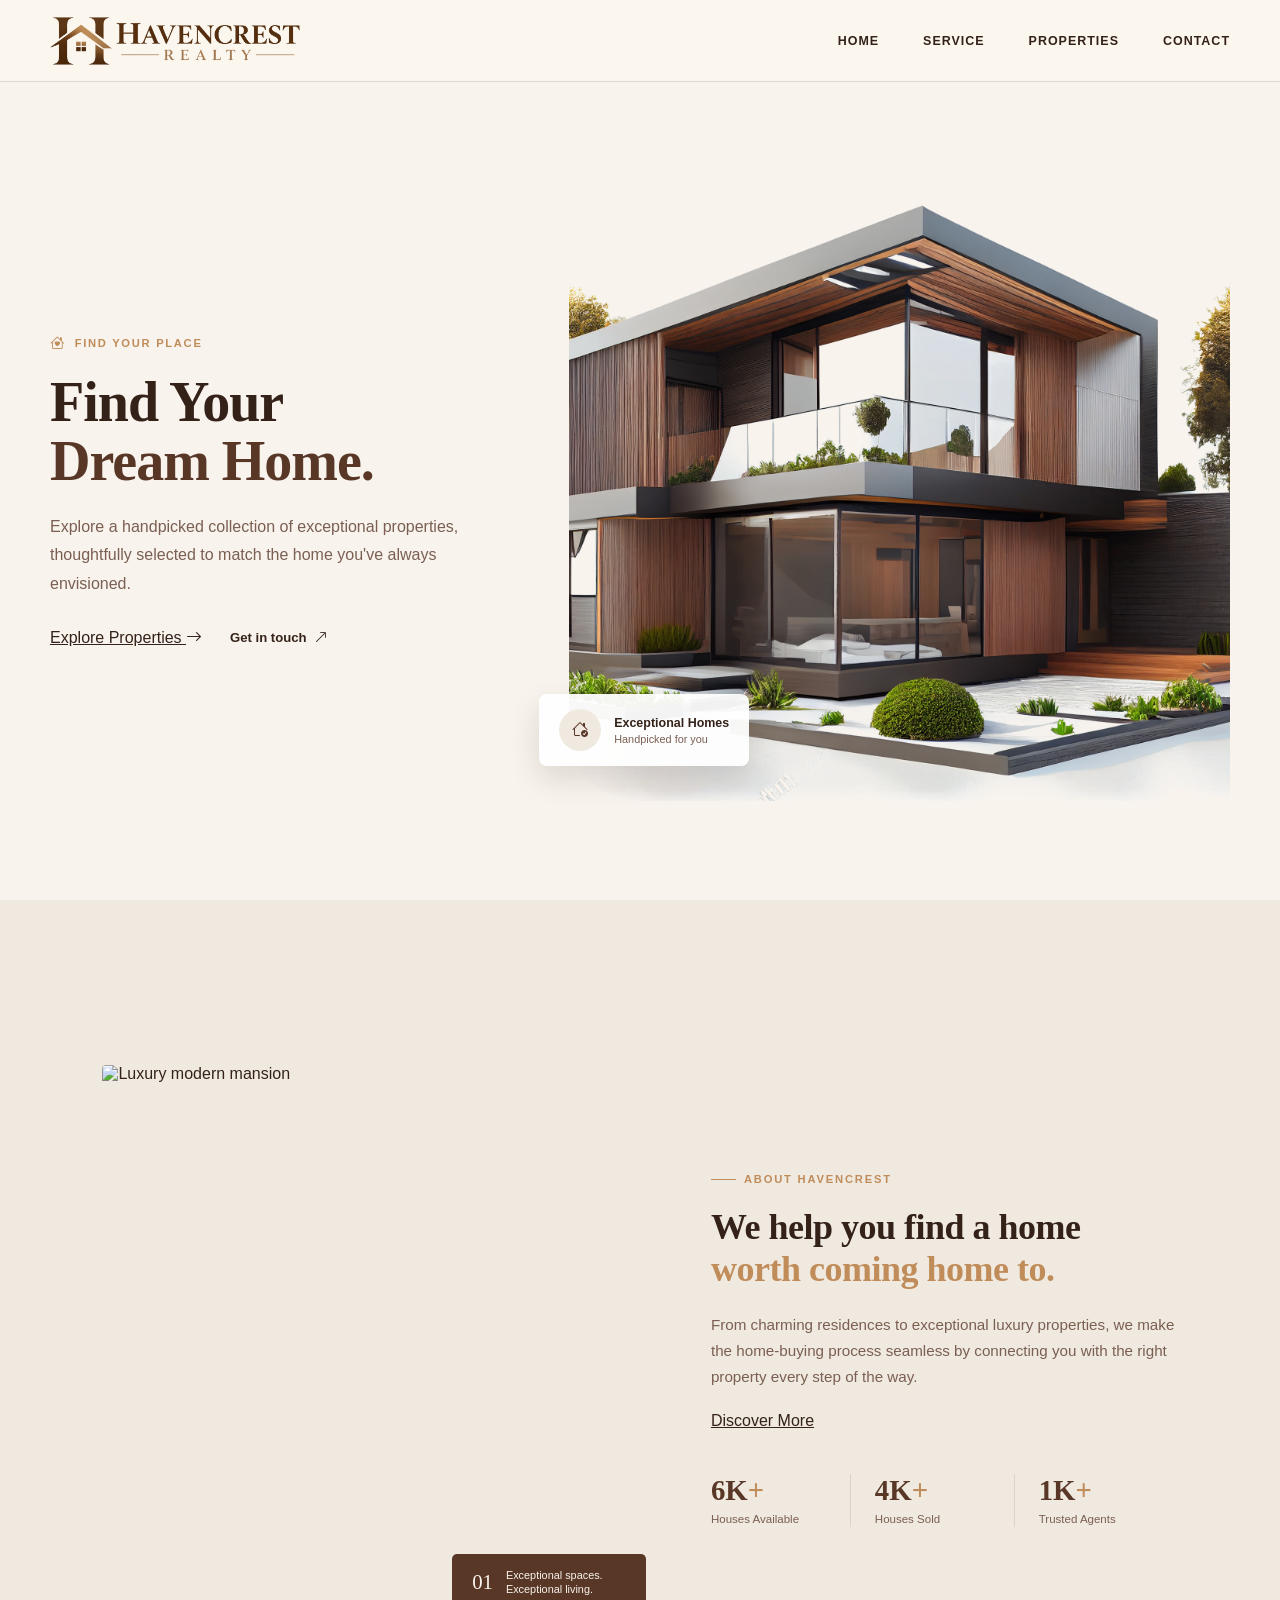
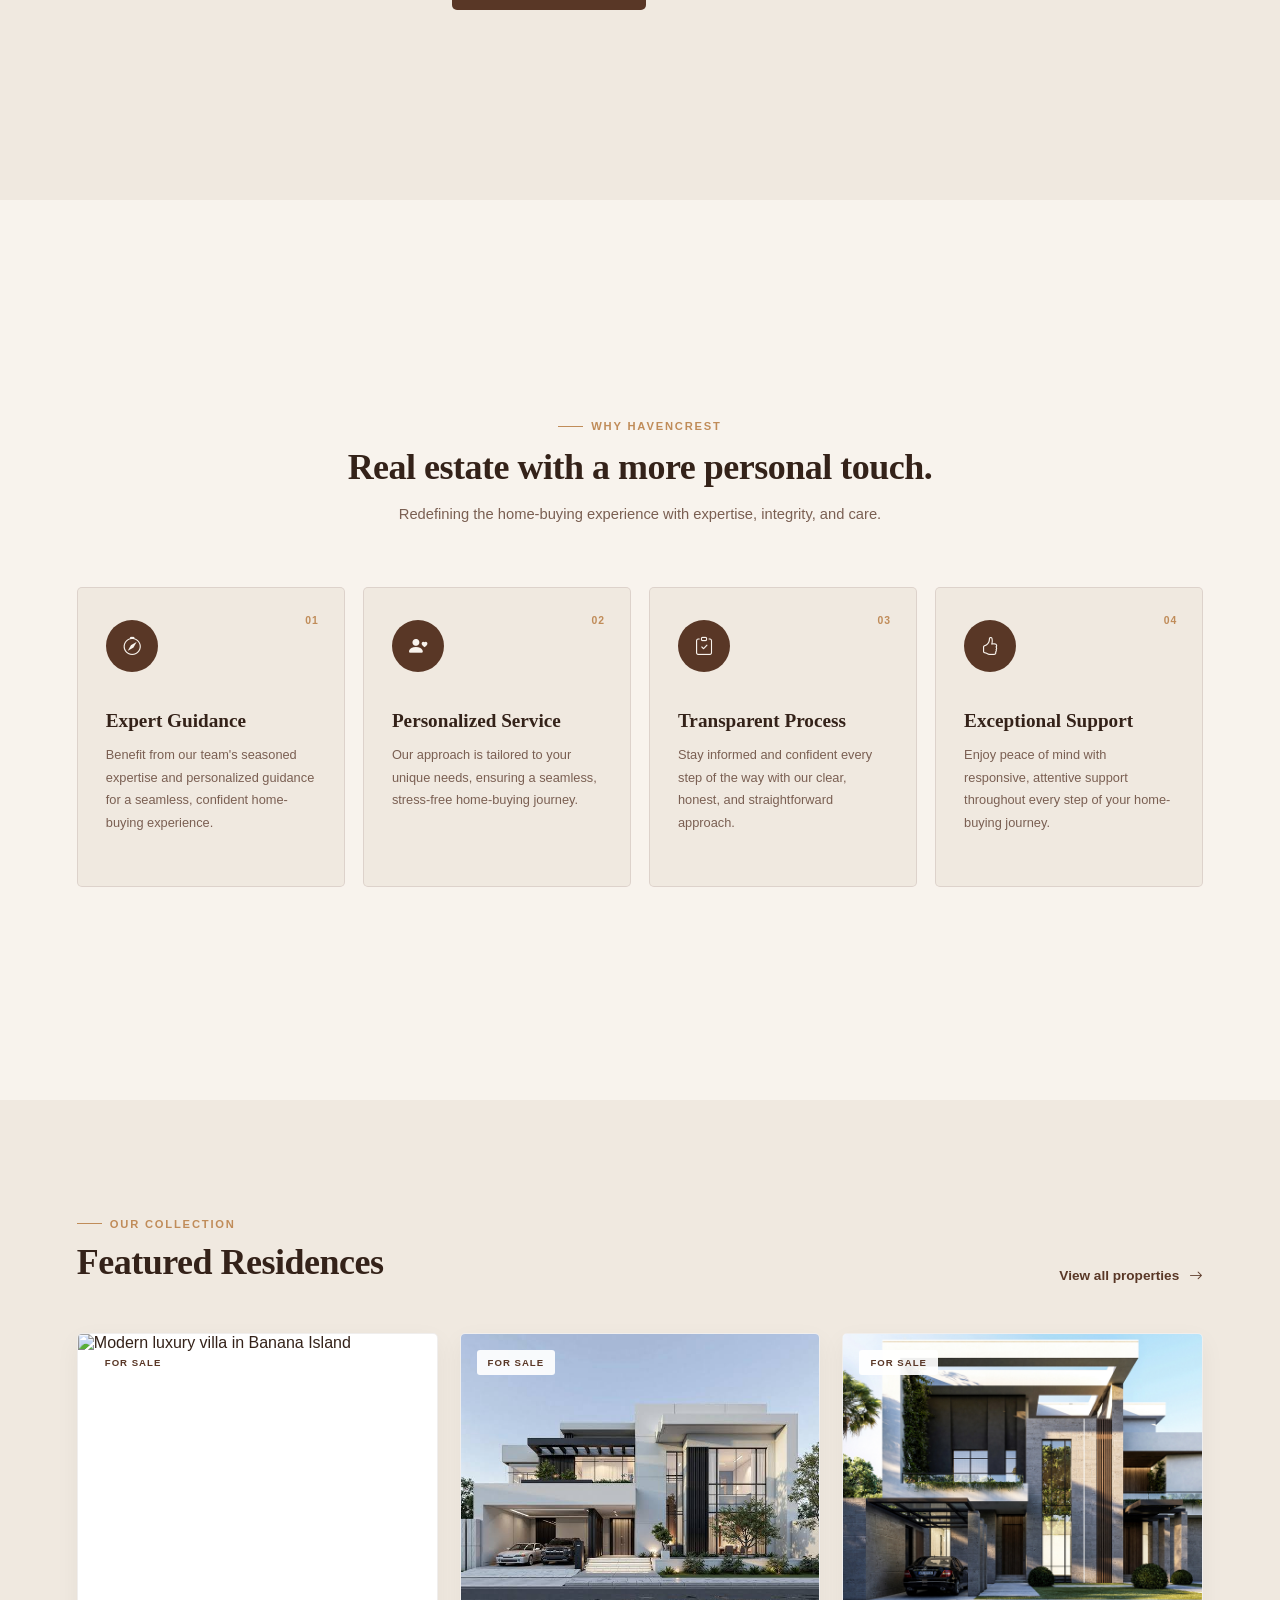
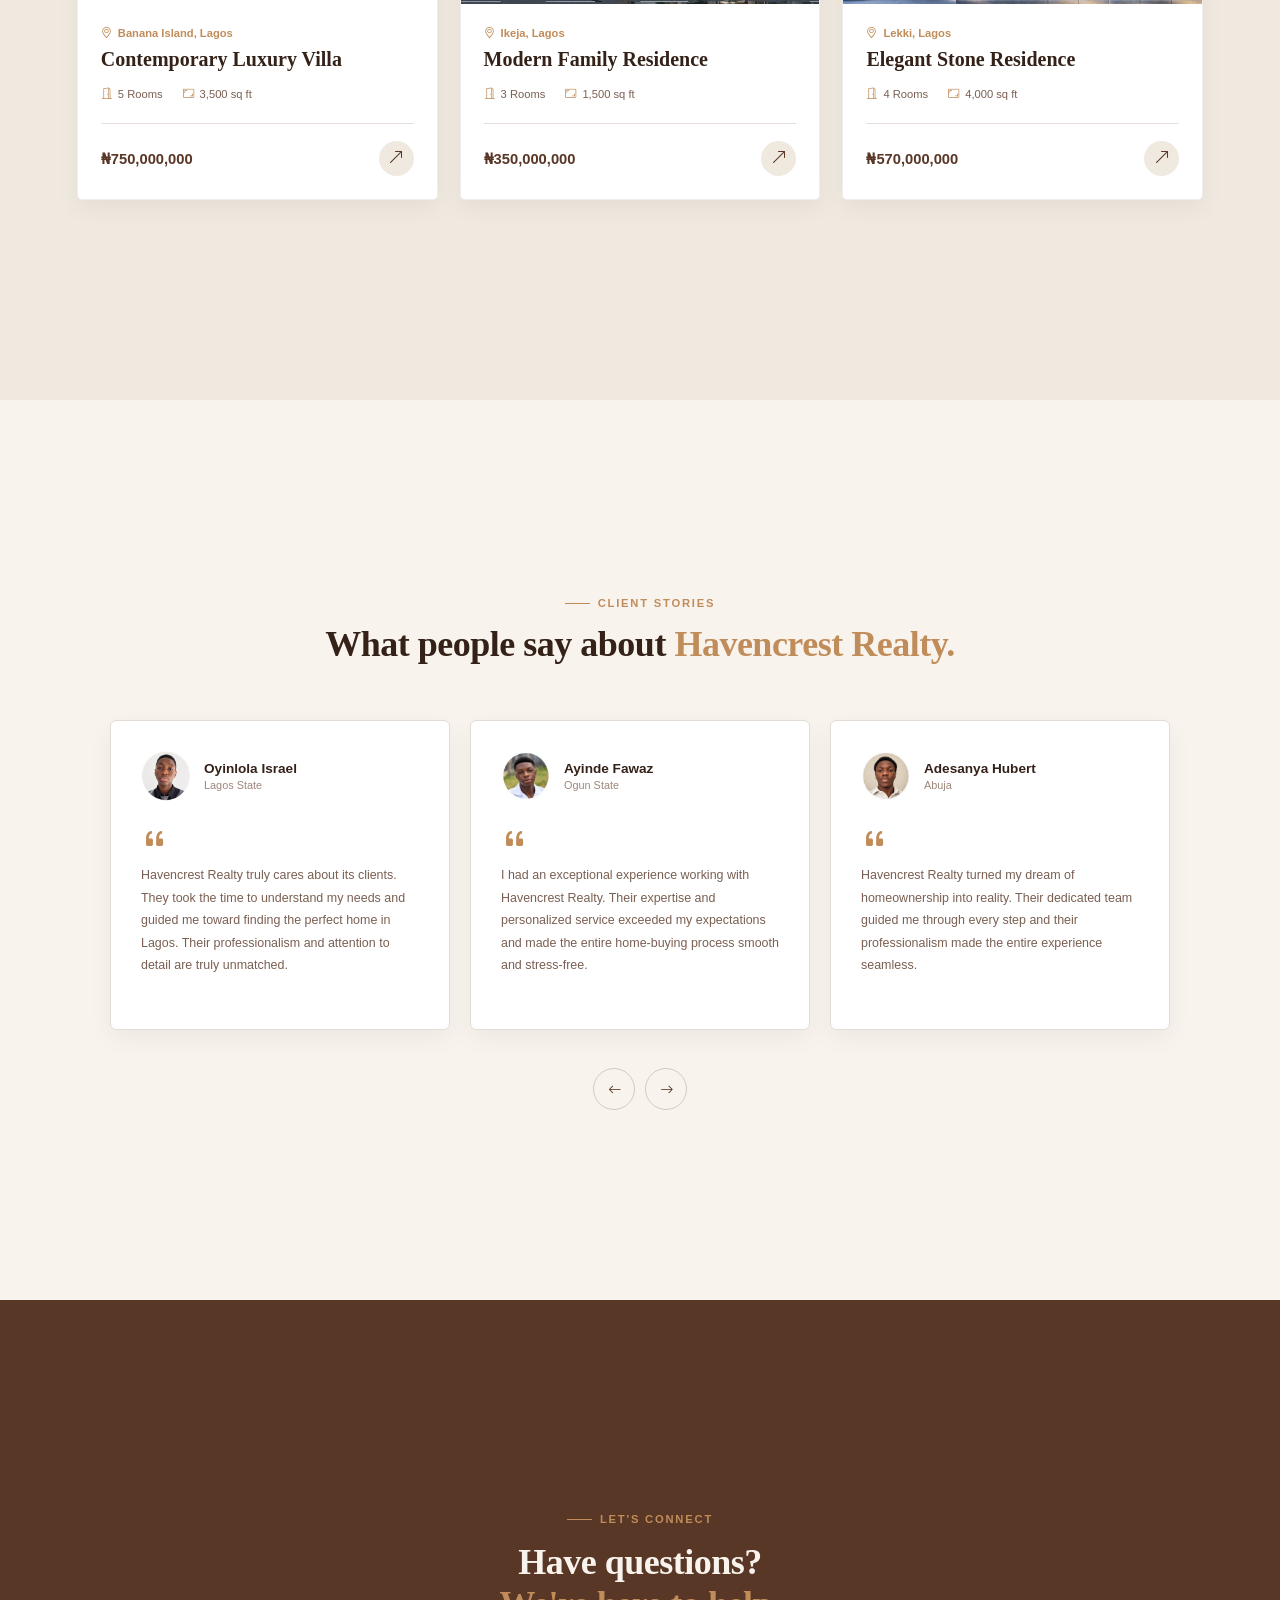
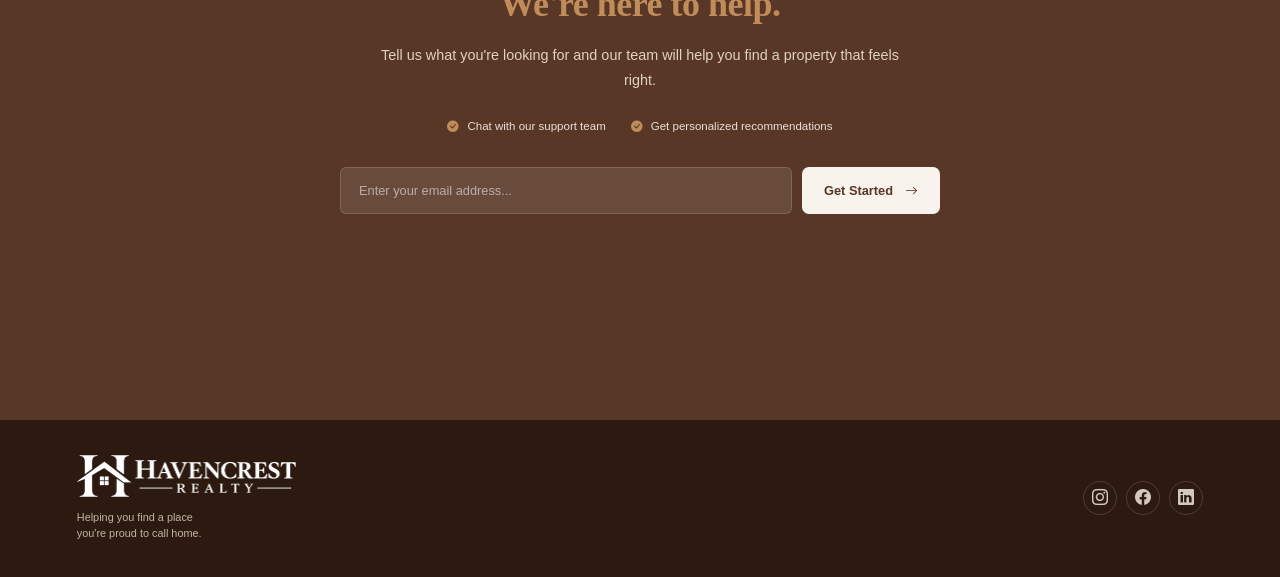
==== commit 539f89f8: "chnge" ====
--- a/index.html
+++ b/index.html
@@ -285,7 +285,7 @@
           <h2>Featured Residences</h2>
         </div>
 
-        <a href="#" class="text-link">
+        <a href="./properties.html" class="text-link">
           View all properties
           <i class="bi bi-arrow-right"></i>
         </a>
@@ -341,7 +341,7 @@
 
               <h4>₦750,000,000</h4>
 
-              <a href="#" class="property-arrow">
+              <a href="./property-1.html" class="property-arrow">
                 <i class="bi bi-arrow-up-right"></i>
               </a>
 
@@ -359,7 +359,7 @@
           <div class="property-image-wrapper">
 
             <img
-              src="house card 2.jpg"
+              src="./assets/image/house card 2.jpg"
               alt="Modern white villa in Ikeja"
               class="property-img"
             >
@@ -397,7 +397,7 @@
 
               <h4>₦350,000,000</h4>
 
-              <a href="#" class="property-arrow">
+              <a href="./property-2.html" class="property-arrow">
                 <i class="bi bi-arrow-up-right"></i>
               </a>
 
@@ -415,7 +415,7 @@
           <div class="property-image-wrapper">
 
             <img
-              src="house card 3.jpg"
+              src="./assets/image/house card 3.jpg"
               alt="Modern luxury villa in Lekki"
               class="property-img"
             >
@@ -453,7 +453,7 @@
 
               <h4>₦570,000,000</h4>
 
-              <a href="#" class="property-arrow">
+              <a href="./property-3.html" class="property-arrow">
                 <i class="bi bi-arrow-up-right"></i>
               </a>
 
@@ -492,7 +492,7 @@
           <div class="testimonial-header">
 
             <img
-              src="israel.jpg"
+              src="./assets/image/israel.jpg"
               alt="Oyinlola Israel"
             >
 
@@ -523,7 +523,7 @@
           <div class="testimonial-header">
 
             <img
-              src="fawaz.png"
+              src="./assets/image/fawaz.png"
               alt="Ayinde Fawaz"
             >
 
@@ -554,7 +554,7 @@
           <div class="testimonial-header">
 
             <img
-              src="hubert.png"
+              src="./assets/image/hubert.png"
               alt="Adesanya Hubert"
             >
 
@@ -672,7 +672,7 @@
     <div class="footer-logo">
 
       <img
-        src="havencrest-logo.png"
+        src="./assets/image/havencrest-logo.png"
         alt="Havencrest Realty"
       >
 
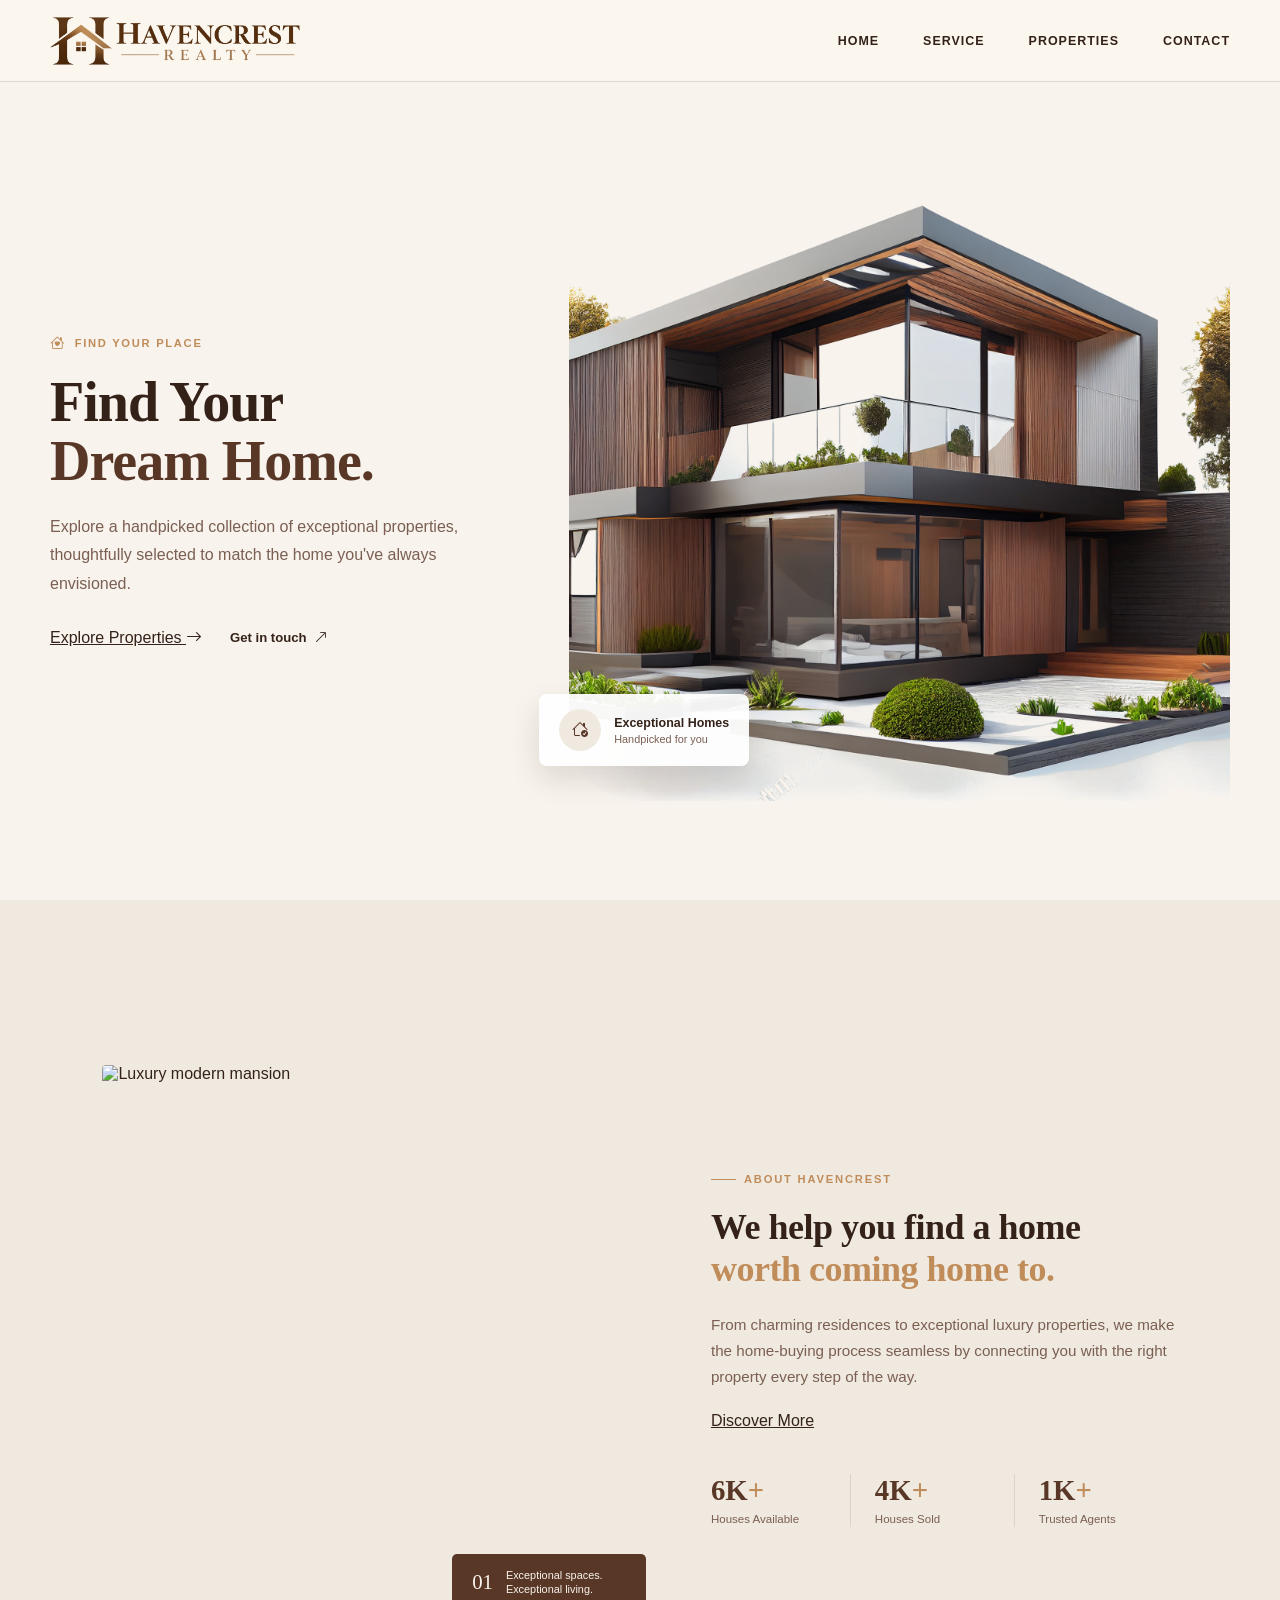
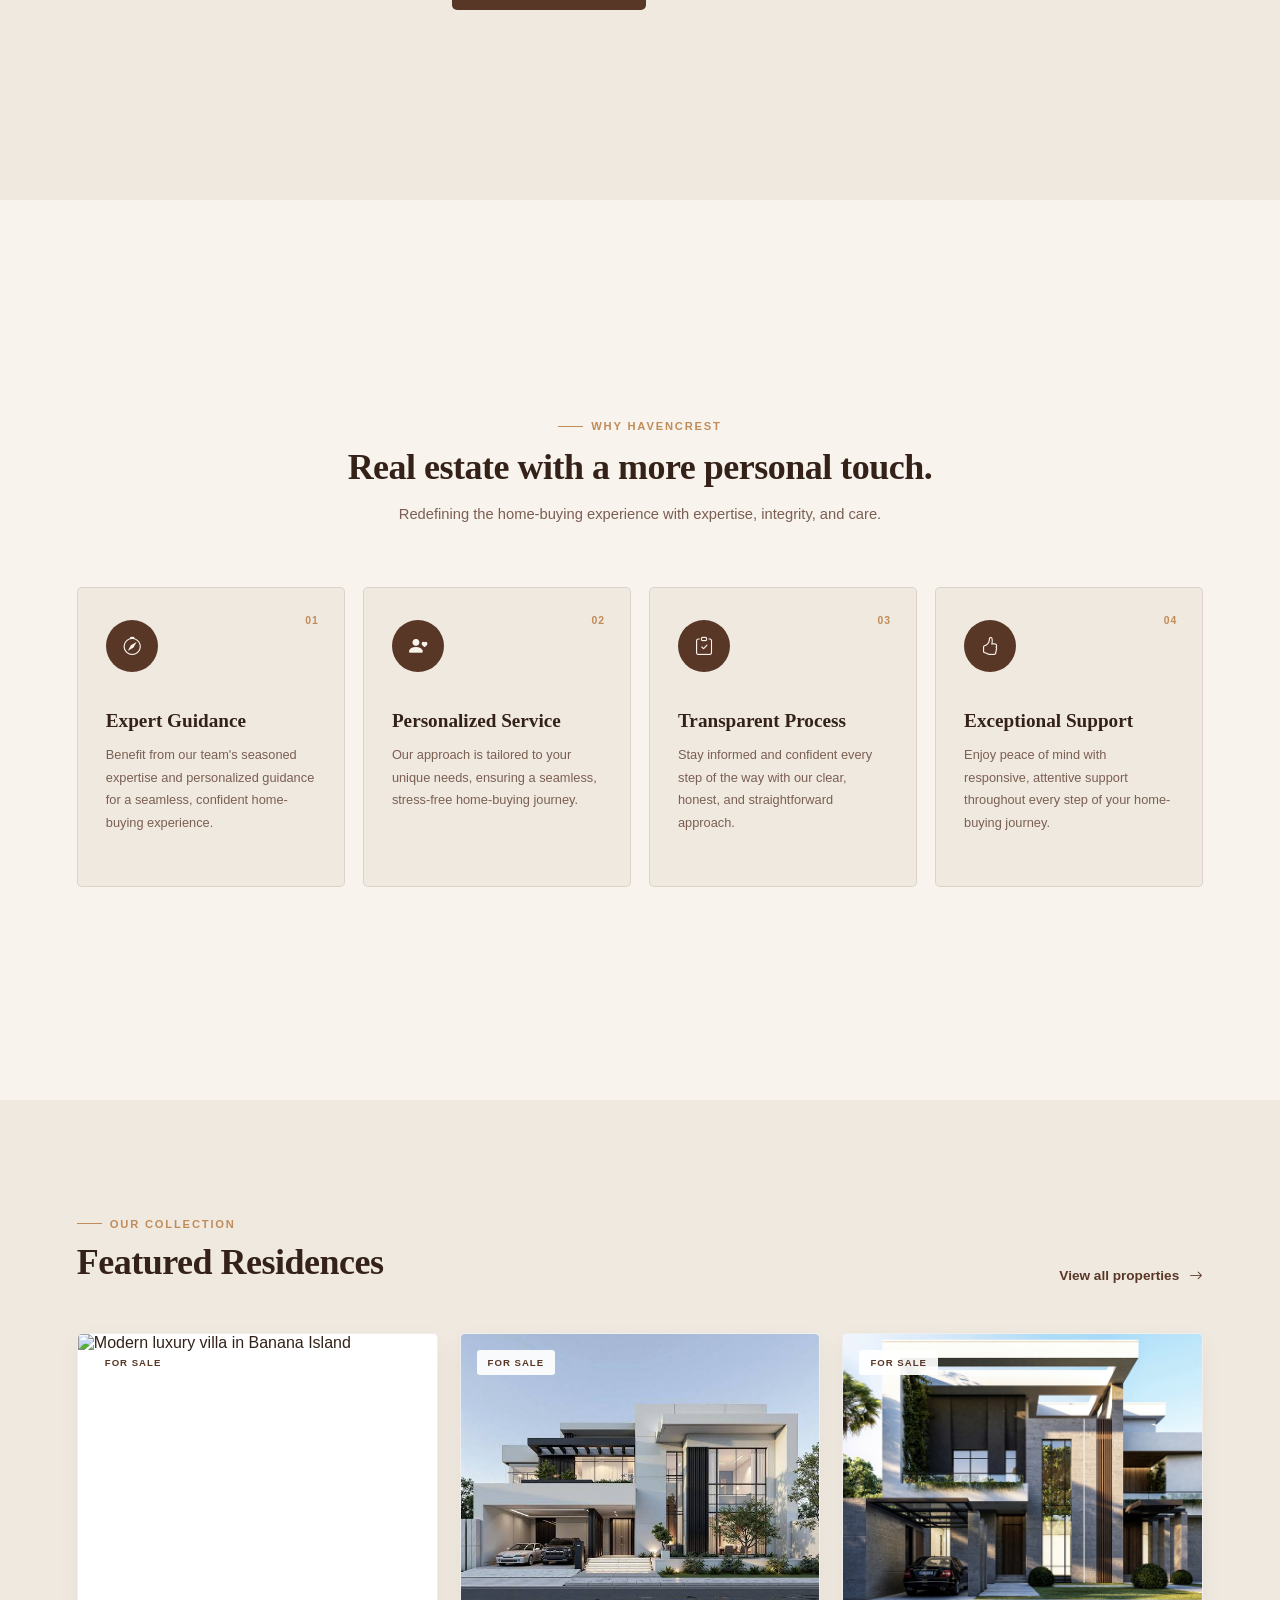
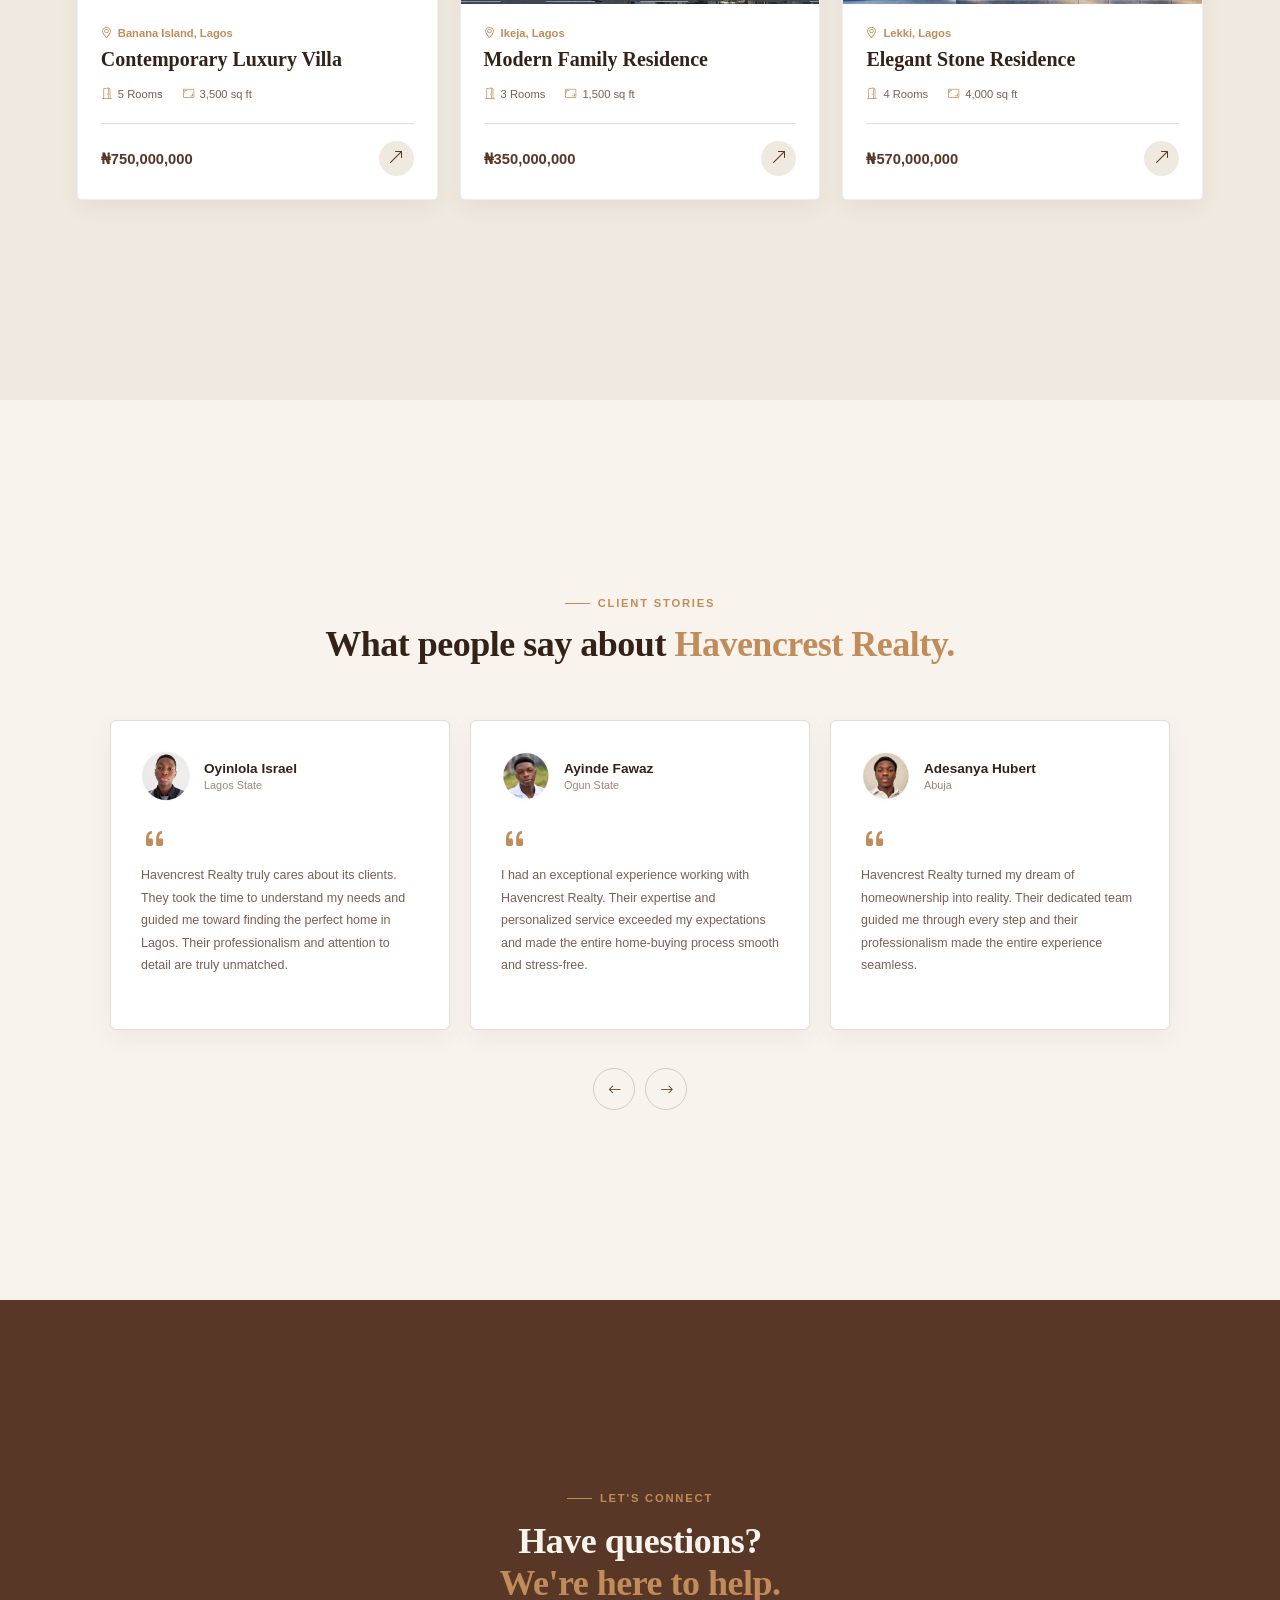
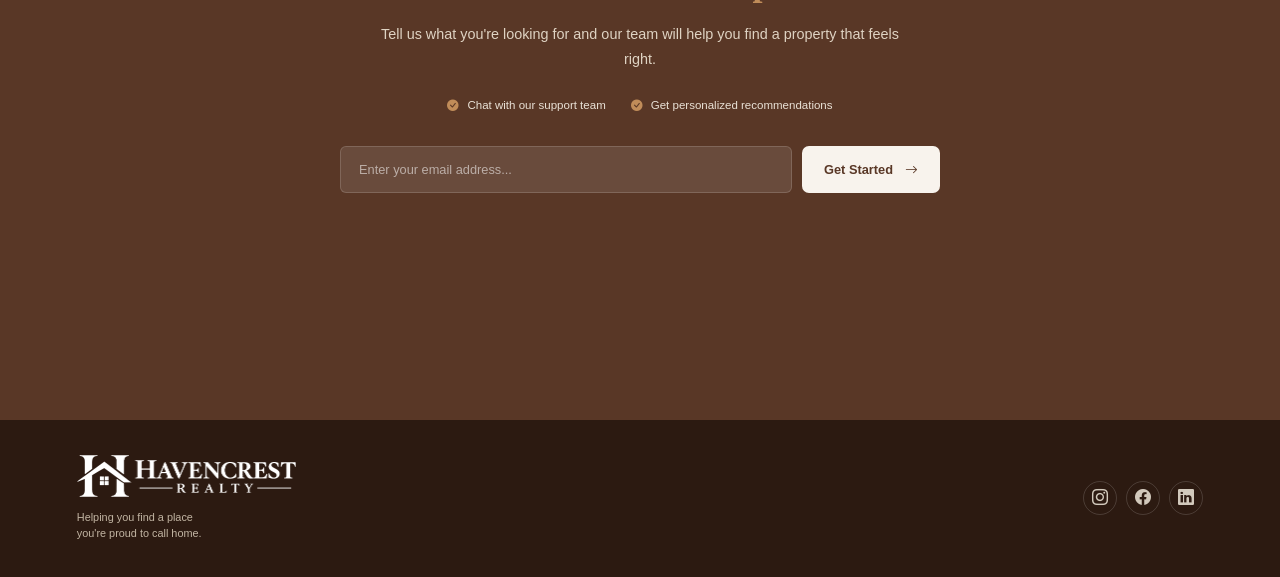
==== commit 8c7c4341: "Updated project files" ====
--- a/index.html
+++ b/index.html
@@ -45,6 +45,10 @@
       <a href="index.html#contact">CONTACT</a>
     </nav>
 
+    <button class="menu-toggle" aria-label="Toggle menu" aria-expanded="false">
+      <i class="bi bi-list"></i>
+    </button>
+
   </header>
 
 
@@ -631,7 +635,7 @@
         </div>
 
 
-        <form class="contact-form-inner">
+        <form class="contact-form-inner" novalidate>
 
           <label
             for="email"
@@ -657,6 +661,8 @@
           </button>
 
         </form>
+        
+        <p class="form-message" aria-live="polite"></p>
 
       </div>
 
@@ -702,5 +708,6 @@
 
   </footer>
 
+  <script src="./assets/js/main.js"></script>
 </body>
 </html>
--- a/assets/css/index.css
+++ b/assets/css/index.css
@@ -1342,4 +1342,93 @@
 
 }
 
+}
+
+/* MOBILE MENU */
+
+.menu-toggle {
+  display: none;
+  background: none;
+  border: none;
+  font-size: 1.8rem;
+  color: var(--color-text);
+  cursor: pointer;
+}
+
+@media (max-width: 700px) {
+
+  .menu-toggle {
+    display: block;
+  }
+
+  .nav-content {
+    display: none;
+    position: absolute;
+    top: 100%;
+    left: 0;
+    width: 100%;
+    flex-direction: column;
+    align-items: flex-start;
+    gap: 0;
+    padding: 10px 20px 20px;
+    background-color: var(--color-bg);
+    border-bottom: 1px solid var(--color-border);
+  }
+
+  .nav-content.open {
+    display: flex;
+  }
+
+  .nav-content a {
+    width: 100%;
+    padding: 14px 0;
+    font-size: 0.85rem;
+    letter-spacing: 1px;
+  }
+
+}
+
+/* FORM FEEDBACK */
+
+.form-message {
+  min-height: 24px;
+  margin-top: 16px;
+  font-family: 'Inter', sans-serif;
+  font-size: 0.8rem;
+  font-weight: 500;
+}
+
+.form-message.error {
+  color: hsla(5, 80%, 80%, 1);
+}
+
+.form-message.success {
+  color: var(--color-accent);
+}
+
+.email-input.input-error {
+  border-color: hsla(5, 80%, 70%, 1);
+}
+
+/* SCROLL REVEAL */
+
+.reveal {
+  opacity: 0;
+  transform: translateY(30px);
+  transition:
+    opacity 0.7s ease,
+    transform 0.7s ease;
+}
+
+.reveal.visible {
+  opacity: 1;
+  transform: translateY(0);
+}
+
+@media (prefers-reduced-motion: reduce) {
+  .reveal {
+    opacity: 1;
+    transform: none;
+    transition: none;
+  }
 }
